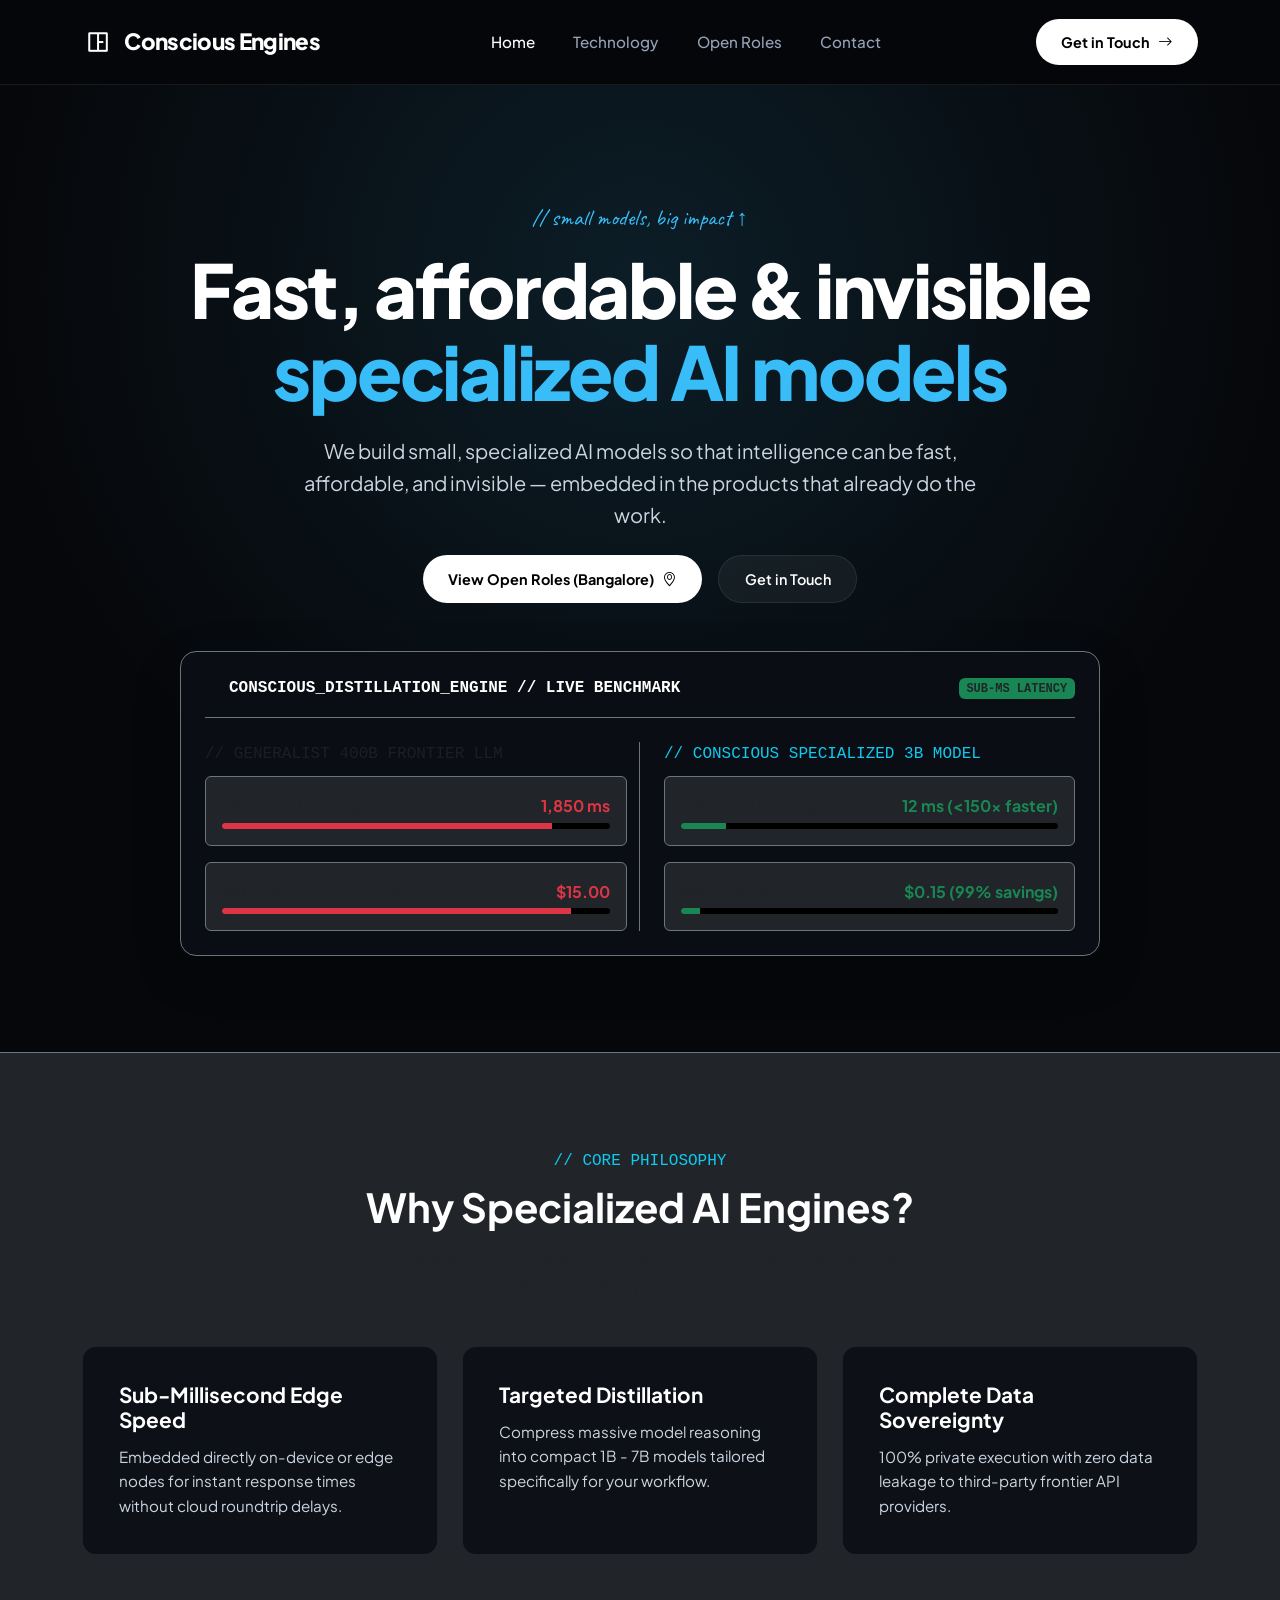
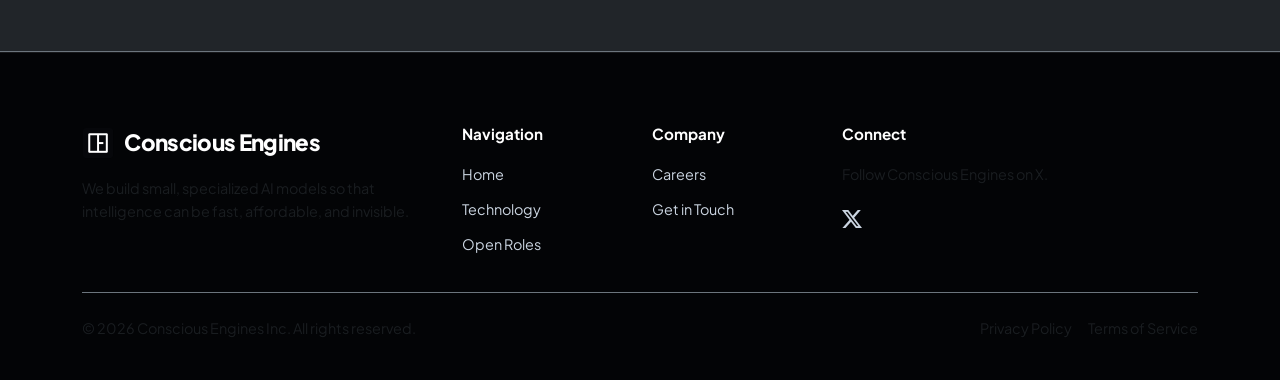
==== index.html @ 48c61aea "Initial commit of Conscious Engines website" ====
<!DOCTYPE html>
<html lang="en">

<head>
    <meta charset="UTF-8">
    <meta name="viewport" content="width=device-width, initial-scale=1.0">
    <title>Conscious Engines | Small, Specialized AI Models</title>
    <meta name="description" content="We build small, specialized AI models so that intelligence can be fast, affordable, and invisible — embedded in the products that already do the work.">

    <!-- Favicon -->
    <link rel="icon" type="image/x-icon" href="favicon.ico">
    <link rel="shortcut icon" type="image/x-icon" href="favicon.ico">
    <link rel="icon" type="image/png" sizes="32x32" href="favicon.png">
    <link rel="apple-touch-icon" href="logo.png">

    <!-- Fonts & Icons -->
    <link rel="preconnect" href="https://fonts.googleapis.com">
    <link rel="preconnect" href="https://fonts.gstatic.com" crossorigin>
    <link href="https://fonts.googleapis.com/css2?family=Caveat:wght@400;600;700&family=Plus+Jakarta+Sans:wght@400;500;600;700;800&family=JetBrains+Mono:wght@400;500;600&display=swap" rel="stylesheet">
    <link href="https://cdn.jsdelivr.net/npm/bootstrap@5.3.0/dist/css/bootstrap.min.css" rel="stylesheet">
    <link rel="stylesheet" href="https://cdn.jsdelivr.net/npm/bootstrap-icons@1.11.3/font/bootstrap-icons.min.css">
    
    <!-- Custom CSS -->
    <link rel="stylesheet" href="styles.css">
</head>

<body>
    <!-- Navigation Bar -->
    <nav class="navbar navbar-expand-lg">
        <div class="container">
            <a class="navbar-brand" href="index.html">
                <img src="logo.png" alt="Conscious Engines Logo" class="logo-img">
                <span>Conscious Engines</span>
            </a>
            <button class="navbar-toggler navbar-dark" type="button" data-bs-toggle="collapse" data-bs-target="#navbarMain">
                <span class="navbar-toggler-icon"></span>
            </button>
            <div class="collapse navbar-collapse" id="navbarMain">
                <ul class="navbar-nav mx-auto">
                    <li class="nav-item">
                        <a class="nav-link active" href="index.html">Home</a>
                    </li>
                    <li class="nav-item">
                        <a class="nav-link" href="#technology">Technology</a>
                    </li>
                    <li class="nav-item">
                        <a class="nav-link" href="careers.html">Open Roles</a>
                    </li>
                    <li class="nav-item">
                        <a class="nav-link" href="#contact">Contact</a>
                    </li>
                </ul>
                <div class="d-flex align-items-center gap-3">
                    <button class="btn-ce-primary" data-bs-toggle="modal" data-bs-target="#touchModal">
                        Get in Touch <i class="bi bi-arrow-right"></i>
                    </button>
                </div>
            </div>
        </div>
    </nav>

    <!-- Hero Section -->
    <section class="hero-section text-center">
        <div class="container">
            <div class="mb-3">
                <span class="hand-note">// small models, big impact &uarr;</span>
            </div>
            <h1 class="hero-title mb-4">
                Fast, affordable &amp; invisible <br><span style="color: #38bdf8;">specialized AI models</span>
            </h1>
            <p class="hero-lead mb-4">
                We build small, specialized AI models so that intelligence can be fast, affordable, and invisible — embedded in the products that already do the work.
            </p>
            <div class="d-flex justify-content-center gap-3 mb-5">
                <a href="careers.html" class="btn-ce-primary">
                    View Open Roles (Bangalore) <i class="bi bi-geo-alt"></i>
                </a>
                <button class="btn-ce-dark" data-bs-toggle="modal" data-bs-target="#touchModal">
                    Get in Touch
                </button>
            </div>

            <!-- Model Benchmark Comparison Visualizer -->
            <div class="p-4 rounded-4 border border-secondary text-start mx-auto shadow-lg" style="max-width: 920px; background-color: #0b0d14;">
                <div class="d-flex align-items-center justify-content-between pb-3 mb-4 border-bottom border-secondary">
                    <div class="d-flex align-items-center gap-2 font-monospace fs-6">
                        <span class="spinner-grow spinner-grow-sm text-info" role="status"></span>
                        <span class="text-white fw-bold">CONSCIOUS_DISTILLATION_ENGINE // LIVE BENCHMARK</span>
                    </div>
                    <span class="badge bg-success text-dark font-monospace">SUB-MS LATENCY</span>
                </div>

                <div class="row g-4">
                    <div class="col-md-6 border-end border-secondary">
                        <div class="text-muted font-monospace fs-6 mb-2">// GENERALIST 400B FRONTIER LLM</div>
                        <div class="p-3 rounded bg-dark border border-secondary mb-3">
                            <div class="d-flex justify-content-between text-muted fs-6 mb-1">
                                <span>Inference Latency</span>
                                <span class="text-danger fw-bold">1,850 ms</span>
                            </div>
                            <div class="progress bg-black" style="height: 6px;">
                                <div class="progress-bar bg-danger" style="width: 85%;"></div>
                            </div>
                        </div>
                        <div class="p-3 rounded bg-dark border border-secondary">
                            <div class="d-flex justify-content-between text-muted fs-6 mb-1">
                                <span>API Cost / Million Tokens</span>
                                <span class="text-danger fw-bold">$15.00</span>
                            </div>
                            <div class="progress bg-black" style="height: 6px;">
                                <div class="progress-bar bg-danger" style="width: 90%;"></div>
                            </div>
                        </div>
                    </div>

                    <div class="col-md-6 ps-md-4">
                        <div class="text-info font-monospace fs-6 mb-2" style="color: #38bdf8;">// CONSCIOUS SPECIALIZED 3B MODEL</div>
                        <div class="p-3 rounded bg-dark border border-secondary mb-3">
                            <div class="d-flex justify-content-between text-muted fs-6 mb-1">
                                <span>Inference Latency</span>
                                <span class="text-success fw-bold">12 ms (&lt;150x faster)</span>
                            </div>
                            <div class="progress bg-black" style="height: 6px;">
                                <div class="progress-bar bg-success" style="width: 12%;"></div>
                            </div>
                        </div>
                        <div class="p-3 rounded bg-dark border border-secondary">
                            <div class="d-flex justify-content-between text-muted fs-6 mb-1">
                                <span>API Cost / Million Tokens</span>
                                <span class="text-success fw-bold">$0.15 (99% savings)</span>
                            </div>
                            <div class="progress bg-black" style="height: 6px;">
                                <div class="progress-bar bg-success" style="width: 5%;"></div>
                            </div>
                        </div>
                    </div>
                </div>
            </div>
        </div>
    </section>

    <!-- Why Specialized Small Models (Technology Section) -->
    <section class="section-padding border-top border-bottom border-secondary bg-dark" id="technology">
        <div class="container">
            <div class="text-center mb-5">
                <span class="text-info font-monospace fs-6 text-uppercase d-block mb-2" style="color: #38bdf8;">// CORE PHILOSOPHY</span>
                <h2 class="display-6 fw-bold text-white mb-3">Why Specialized AI Engines?</h2>
                <p class="text-muted mx-auto" style="max-width: 620px;">
                    Generalist models are bloated, slow, and expensive. Specialized small models provide laser-focused intelligence exactly where it matters.
                </p>
            </div>

            <div class="row g-4">
                <div class="col-lg-4 col-md-6">
                    <div class="ce-card">
                        <h3>Sub-Millisecond Edge Speed</h3>
                        <p>Embedded directly on-device or edge nodes for instant response times without cloud roundtrip delays.</p>
                    </div>
                </div>
                <div class="col-lg-4 col-md-6">
                    <div class="ce-card">
                        <h3>Targeted Distillation</h3>
                        <p>Compress massive model reasoning into compact 1B - 7B models tailored specifically for your workflow.</p>
                    </div>
                </div>
                <div class="col-lg-4 col-md-6">
                    <div class="ce-card">
                        <h3>Complete Data Sovereignty</h3>
                        <p>100% private execution with zero data leakage to third-party frontier API providers.</p>
                    </div>
                </div>
            </div>
        </div>
    </section>

    <!-- Footer -->
    <footer id="contact">
        <div class="container">
            <div class="row g-4 mb-4">
                <div class="col-lg-4">
                    <a class="navbar-brand text-white mb-3" href="index.html">
                        <img src="logo.png" alt="Conscious Engines Logo" class="logo-img">
                        <span>Conscious Engines</span>
                    </a>
                    <p class="text-muted pe-lg-4">
                        We build small, specialized AI models so that intelligence can be fast, affordable, and invisible.
                    </p>
                </div>
                <div class="col-6 col-lg-2">
                    <h5>Navigation</h5>
                    <ul>
                        <li><a href="index.html">Home</a></li>
                        <li><a href="#technology">Technology</a></li>
                        <li><a href="careers.html">Open Roles</a></li>
                    </ul>
                </div>
                <div class="col-6 col-lg-2">
                    <h5>Company</h5>
                    <ul>
                        <li><a href="careers.html">Careers</a></li>
                        <li><a href="#" data-bs-toggle="modal" data-bs-target="#touchModal">Get in Touch</a></li>
                    </ul>
                </div>
                <div class="col-lg-4">
                    <h5>Connect</h5>
                    <p class="text-muted">Follow Conscious Engines on X.</p>
                    <div class="d-flex gap-3 fs-5">
                        <a href="https://x.com/c_engines" target="_blank" title="X @c_engines"><i class="bi bi-twitter-x"></i></a>
                    </div>
                </div>
            </div>

            <div class="border-top border-secondary pt-4 d-flex flex-column flex-md-row justify-content-between align-items-center gap-3">
                <p class="mb-0 text-muted">&copy; 2026 Conscious Engines Inc. All rights reserved.</p>
                <div class="d-flex gap-3">
                    <a href="#" class="text-muted">Privacy Policy</a>
                    <a href="#" class="text-muted">Terms of Service</a>
                </div>
            </div>
        </div>
    </footer>

    <!-- Get in Touch Modal Drawer -->
    <div class="modal fade" id="touchModal" tabindex="-1" aria-hidden="true">
        <div class="modal-dialog modal-dialog-centered">
            <div class="modal-content p-2">
                <div class="modal-header border-bottom border-secondary">
                    <h5 class="modal-title fw-bold text-white"><i class="bi bi-cpu text-info me-2" style="color: #38bdf8;"></i> Contact Conscious Engines</h5>
                    <button type="button" class="btn-close btn-close-white" data-bs-dismiss="modal" aria-label="Close"></button>
                </div>
                <div class="modal-body p-4">
                    <form onsubmit="event.preventDefault(); alert('Inquiry received! The Conscious Engines team will contact you shortly.'); bootstrap.Modal.getInstance(document.getElementById('touchModal')).hide();">
                        <div class="mb-3">
                            <label class="form-label text-muted fs-6">Full Name</label>
                            <input type="text" class="form-control" placeholder="John Doe" required>
                        </div>
                        <div class="mb-3">
                            <label class="form-label text-muted fs-6">Work Email</label>
                            <input type="email" class="form-control" placeholder="john@company.com" required>
                        </div>
                        <div class="mb-3">
                            <label class="form-label text-muted fs-6">Focus Area</label>
                            <select class="form-select">
                                <option selected>Model Distillation &amp; Compression</option>
                                <option>Edge &amp; On-Device Inference</option>
                                <option>Specialized Enterprise AI</option>
                                <option>Careers &amp; Engineering</option>
                            </select>
                        </div>
                        <button type="submit" class="btn-ce-primary w-100 py-3 mt-2 justify-content-center">
                            Submit Request <i class="bi bi-send ms-1"></i>
                        </button>
                    </form>
                </div>
            </div>
        </div>
    </div>

    <!-- Bootstrap JS -->
    <script src="https://cdn.jsdelivr.net/npm/bootstrap@5.3.0/dist/js/bootstrap.bundle.min.js"></script>
</body>
</html>
---- styles.css ----
/*
 * Conscious Engines (consciousengines.com) — Minimalist Dark AI Design System
 */

:root {
    --bg-black: #06070a;
    --bg-dark: #090a0f;
    --bg-card: #0e1017;
    --bg-card-hover: #141722;
    --border-color: rgba(255, 255, 255, 0.08);
    --border-glow: rgba(56, 189, 248, 0.3);

    --accent-cyan: #38bdf8;
    --accent-green: #22c55e;
    --accent-cyan-glow: rgba(56, 189, 248, 0.25);

    --text-white: #ffffff;
    --text-light: #cbd5e1;
    --text-muted: #94a3b8;
    --text-sub: #64748b;

    --radius-sm: 8px;
    --radius-md: 14px;
    --radius-pill: 100px;

    --font-sans: 'Plus Jakarta Sans', -apple-system, BlinkMacSystemFont, sans-serif;
    --font-mono: 'JetBrains Mono', monospace;
    --font-hand: 'Caveat', cursive;

    --transition: all 0.25s cubic-bezier(0.16, 1, 0.3, 1);
}

*, *::before, *::after {
    box-sizing: border-box;
    margin: 0;
    padding: 0;
}

body {
    background-color: var(--bg-black);
    color: var(--text-white);
    font-family: var(--font-sans);
    line-height: 1.6;
    overflow-x: hidden;
    -webkit-font-smoothing: antialiased;
}

/* Custom Scrollbar */
::-webkit-scrollbar {
    width: 6px;
}
::-webkit-scrollbar-track {
    background: var(--bg-black);
}
::-webkit-scrollbar-thumb {
    background: #1e293b;
    border-radius: 3px;
}
::-webkit-scrollbar-thumb:hover {
    background: var(--accent-cyan);
}

/* Handwritten Caveat Note */
.hand-note {
    font-family: var(--font-hand);
    color: var(--accent-cyan);
    font-size: 1.4rem;
    line-height: 1.2;
}

/* Navbar */
.navbar {
    background-color: rgba(6, 7, 10, 0.9);
    backdrop-filter: blur(20px);
    -webkit-backdrop-filter: blur(20px);
    border-bottom: 1px solid var(--border-color);
    padding: 1.2rem 0;
    position: sticky;
    top: 0;
    z-index: 1000;
}

.navbar-brand {
    font-weight: 800;
    font-size: 1.4rem;
    color: #ffffff !important;
    letter-spacing: -0.03em;
    display: flex;
    align-items: center;
    gap: 0.65rem;
    text-decoration: none;
}

.navbar-brand img.logo-img {
    height: 32px;
    width: 32px;
    border-radius: 6px;
    object-fit: contain;
}

.nav-link {
    font-weight: 500;
    color: var(--text-muted) !important;
    font-size: 0.95rem;
    padding: 0.5rem 1.2rem !important;
    transition: var(--transition);
    text-decoration: none;
}

.nav-link:hover, .nav-link.active {
    color: #ffffff !important;
}

/* Buttons */
.btn-ce-primary {
    background: #ffffff;
    color: #000000 !important;
    font-weight: 700;
    font-size: 0.9rem;
    padding: 0.7rem 1.6rem;
    border-radius: var(--radius-pill);
    border: none;
    transition: var(--transition);
    text-decoration: none;
    display: inline-flex;
    align-items: center;
    gap: 0.5rem;
    cursor: pointer;
}

.btn-ce-primary:hover {
    background: #e2e8f0;
    transform: translateY(-2px);
    box-shadow: 0 4px 20px rgba(255, 255, 255, 0.3);
}

.btn-ce-dark {
    background: rgba(255, 255, 255, 0.05);
    border: 1px solid var(--border-color);
    color: #ffffff !important;
    font-weight: 600;
    font-size: 0.9rem;
    padding: 0.7rem 1.6rem;
    border-radius: var(--radius-pill);
    transition: var(--transition);
    text-decoration: none;
    display: inline-flex;
    align-items: center;
    gap: 0.5rem;
    cursor: pointer;
}

.btn-ce-dark:hover {
    background: rgba(255, 255, 255, 0.1);
    border-color: var(--accent-cyan);
    color: #ffffff !important;
}

/* Hero Section */
.hero-section {
    padding: 7.5rem 0 6rem;
    position: relative;
    background: radial-gradient(circle at 50% 20%, rgba(56, 189, 248, 0.12) 0%, transparent 65%);
}

.hero-title {
    font-size: clamp(2.8rem, 5.8vw, 4.8rem);
    font-weight: 800;
    letter-spacing: -0.03em;
    line-height: 1.1;
    color: #ffffff;
}

.hero-lead {
    font-size: 1.25rem;
    color: var(--text-light);
    max-width: 720px;
    margin: 0 auto;
}

/* Cards & Layout */
.section-padding {
    padding: 6rem 0;
}

.ce-card {
    background: var(--bg-card);
    border: 1px solid var(--border-color);
    border-radius: var(--radius-md);
    padding: 2.25rem;
    transition: var(--transition);
    height: 100%;
}

.ce-card:hover {
    background: var(--bg-card-hover);
    border-color: var(--border-glow);
    box-shadow: 0 10px 35px rgba(56, 189, 248, 0.12);
    transform: translateY(-3px);
}

.ce-card h3 {
    font-size: 1.3rem;
    font-weight: 700;
    color: #ffffff;
    margin-bottom: 0.75rem;
}

.ce-card p {
    color: var(--text-light);
    font-size: 0.95rem;
    margin: 0;
}

/* Modal Drawer */
.modal-content {
    background-color: var(--bg-card);
    border: 1px solid var(--border-color);
    border-radius: var(--radius-md);
    color: var(--text-white);
}

.form-control, .form-select {
    background-color: #06070a !important;
    border: 1px solid var(--border-color) !important;
    color: #ffffff !important;
    padding: 0.75rem 1rem;
    border-radius: var(--radius-sm);
}

.form-control:focus, .form-select:focus {
    border-color: var(--accent-cyan) !important;
    box-shadow: 0 0 15px var(--accent-cyan-glow) !important;
}

/* Footer */
footer {
    background-color: #030406;
    border-top: 1px solid var(--border-color);
    padding: 4.5rem 0 2.5rem;
    color: var(--text-muted);
    font-size: 0.9rem;
}

footer h5 {
    color: #ffffff;
    font-size: 0.95rem;
    margin-bottom: 1.25rem;
    font-weight: 700;
}

footer a {
    color: var(--text-light);
    text-decoration: none;
    transition: var(--transition);
}

footer a:hover {
    color: var(--accent-cyan);
}

footer ul {
    list-style: none;
    padding: 0;
    margin: 0;
}

footer ul li {
    margin-bottom: 0.75rem;
}
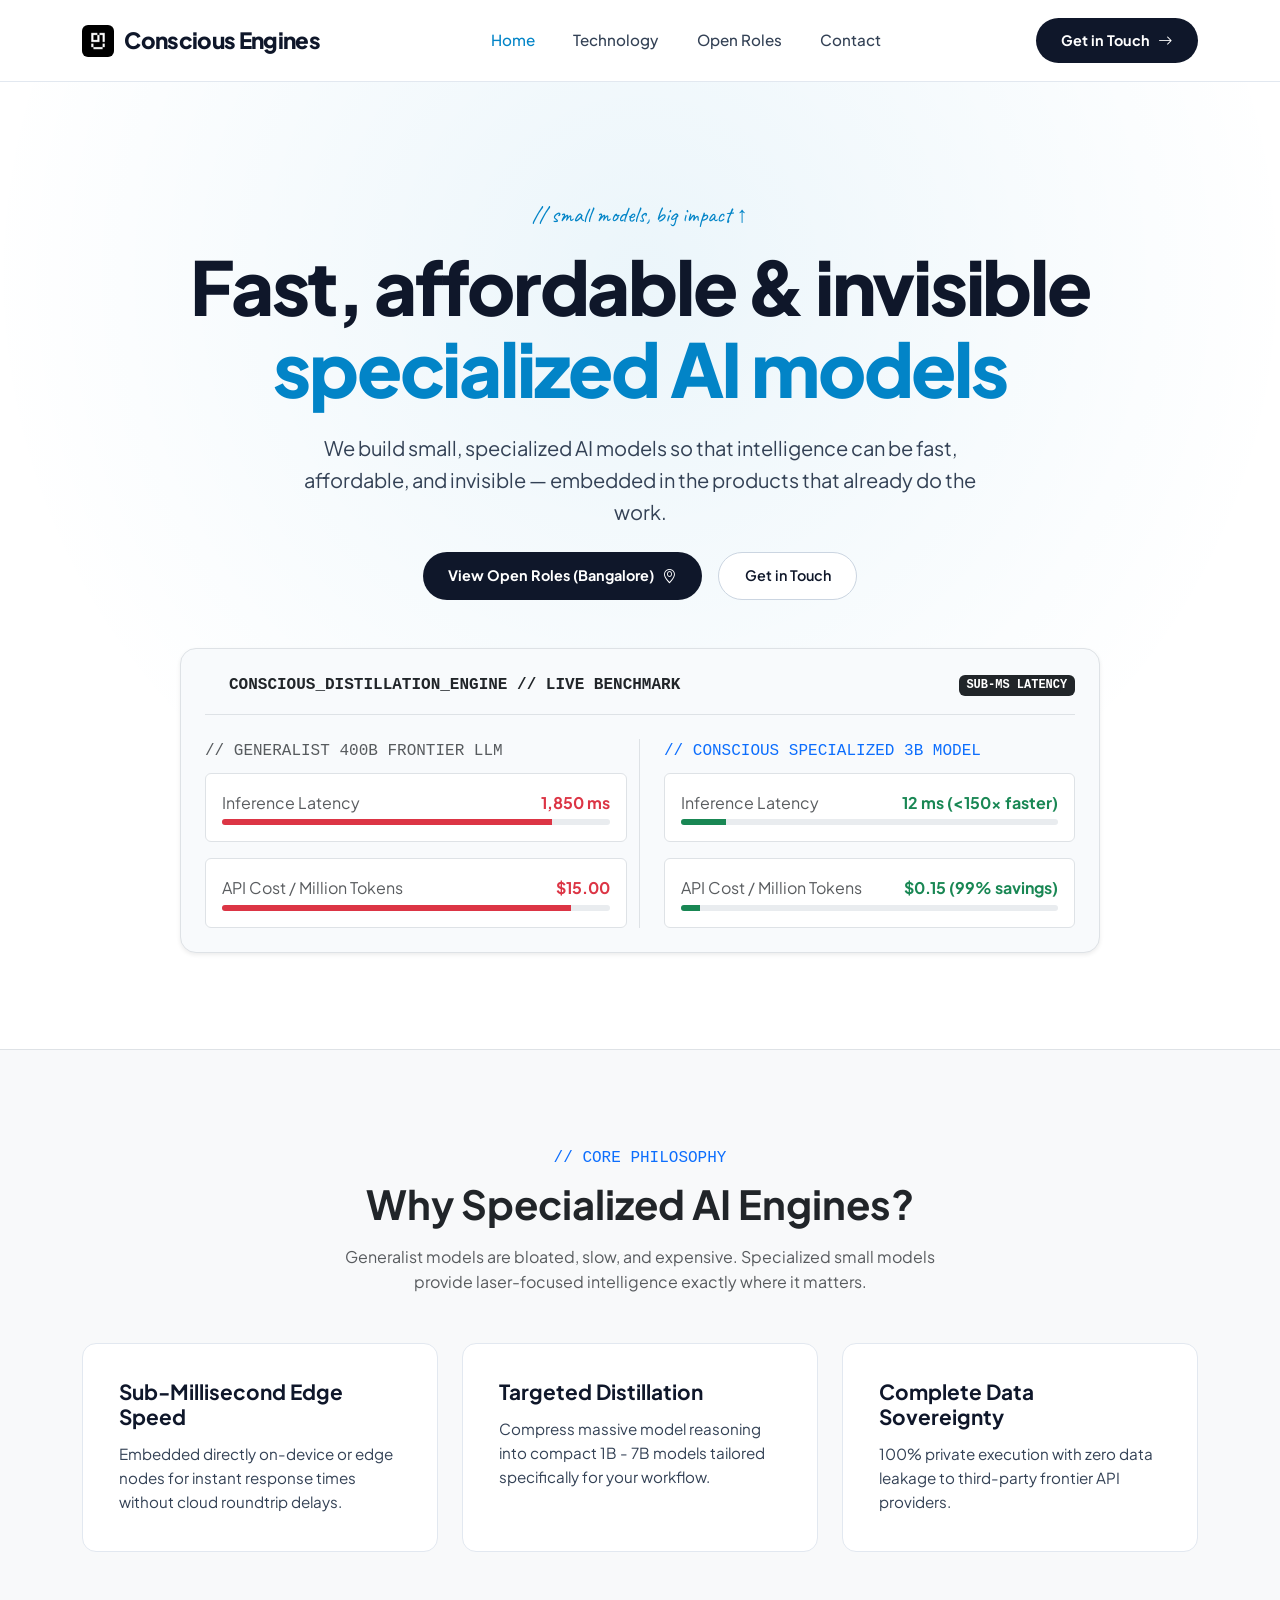
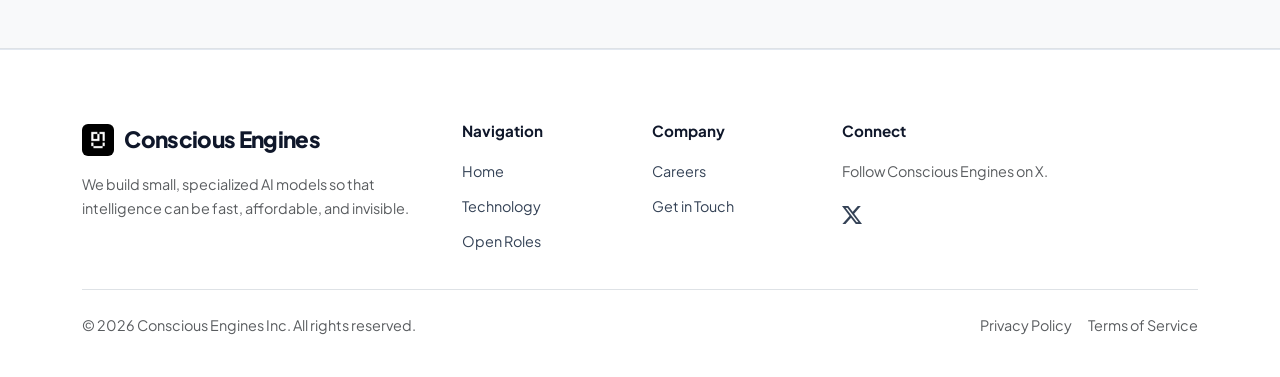
==== commit 8ba4ac5b: "Update official Conscious Engines pixel logo and switch to pristine white theme" ====
--- a/index.html
+++ b/index.html
@@ -32,7 +32,7 @@
                 <img src="logo.png" alt="Conscious Engines Logo" class="logo-img">
                 <span>Conscious Engines</span>
             </a>
-            <button class="navbar-toggler navbar-dark" type="button" data-bs-toggle="collapse" data-bs-target="#navbarMain">
+            <button class="navbar-toggler" type="button" data-bs-toggle="collapse" data-bs-target="#navbarMain">
                 <span class="navbar-toggler-icon"></span>
             </button>
             <div class="collapse navbar-collapse" id="navbarMain">
@@ -66,7 +66,7 @@
                 <span class="hand-note">// small models, big impact &uarr;</span>
             </div>
             <h1 class="hero-title mb-4">
-                Fast, affordable &amp; invisible <br><span style="color: #38bdf8;">specialized AI models</span>
+                Fast, affordable &amp; invisible <br><span style="color: #0284c7;">specialized AI models</span>
             </h1>
             <p class="hero-lead mb-4">
                 We build small, specialized AI models so that intelligence can be fast, affordable, and invisible — embedded in the products that already do the work.
@@ -81,55 +81,55 @@
             </div>
 
             <!-- Model Benchmark Comparison Visualizer -->
-            <div class="p-4 rounded-4 border border-secondary text-start mx-auto shadow-lg" style="max-width: 920px; background-color: #0b0d14;">
-                <div class="d-flex align-items-center justify-content-between pb-3 mb-4 border-bottom border-secondary">
+            <div class="p-4 rounded-4 border border-slate-200 text-start mx-auto shadow-sm" style="max-width: 920px; background-color: #f8fafc;">
+                <div class="d-flex align-items-center justify-content-between pb-3 mb-4 border-bottom border-slate-200">
                     <div class="d-flex align-items-center gap-2 font-monospace fs-6">
-                        <span class="spinner-grow spinner-grow-sm text-info" role="status"></span>
-                        <span class="text-white fw-bold">CONSCIOUS_DISTILLATION_ENGINE // LIVE BENCHMARK</span>
-                    </div>
-                    <span class="badge bg-success text-dark font-monospace">SUB-MS LATENCY</span>
+                        <span class="spinner-grow spinner-grow-sm text-primary" role="status"></span>
+                        <span class="text-dark fw-bold">CONSCIOUS_DISTILLATION_ENGINE // LIVE BENCHMARK</span>
+                    </div>
+                    <span class="badge bg-dark text-white font-monospace">SUB-MS LATENCY</span>
                 </div>
 
                 <div class="row g-4">
-                    <div class="col-md-6 border-end border-secondary">
+                    <div class="col-md-6 border-end border-slate-200">
                         <div class="text-muted font-monospace fs-6 mb-2">// GENERALIST 400B FRONTIER LLM</div>
-                        <div class="p-3 rounded bg-dark border border-secondary mb-3">
+                        <div class="p-3 rounded bg-white border border-slate-200 mb-3 shadow-xs">
                             <div class="d-flex justify-content-between text-muted fs-6 mb-1">
                                 <span>Inference Latency</span>
                                 <span class="text-danger fw-bold">1,850 ms</span>
                             </div>
-                            <div class="progress bg-black" style="height: 6px;">
+                            <div class="progress bg-slate-200" style="height: 6px;">
                                 <div class="progress-bar bg-danger" style="width: 85%;"></div>
                             </div>
                         </div>
-                        <div class="p-3 rounded bg-dark border border-secondary">
+                        <div class="p-3 rounded bg-white border border-slate-200 shadow-xs">
                             <div class="d-flex justify-content-between text-muted fs-6 mb-1">
                                 <span>API Cost / Million Tokens</span>
                                 <span class="text-danger fw-bold">$15.00</span>
                             </div>
-                            <div class="progress bg-black" style="height: 6px;">
+                            <div class="progress bg-slate-200" style="height: 6px;">
                                 <div class="progress-bar bg-danger" style="width: 90%;"></div>
                             </div>
                         </div>
                     </div>
 
                     <div class="col-md-6 ps-md-4">
-                        <div class="text-info font-monospace fs-6 mb-2" style="color: #38bdf8;">// CONSCIOUS SPECIALIZED 3B MODEL</div>
-                        <div class="p-3 rounded bg-dark border border-secondary mb-3">
+                        <div class="text-primary font-monospace fs-6 mb-2" style="color: #0284c7;">// CONSCIOUS SPECIALIZED 3B MODEL</div>
+                        <div class="p-3 rounded bg-white border border-slate-200 mb-3 shadow-xs">
                             <div class="d-flex justify-content-between text-muted fs-6 mb-1">
                                 <span>Inference Latency</span>
                                 <span class="text-success fw-bold">12 ms (&lt;150x faster)</span>
                             </div>
-                            <div class="progress bg-black" style="height: 6px;">
+                            <div class="progress bg-slate-200" style="height: 6px;">
                                 <div class="progress-bar bg-success" style="width: 12%;"></div>
                             </div>
                         </div>
-                        <div class="p-3 rounded bg-dark border border-secondary">
+                        <div class="p-3 rounded bg-white border border-slate-200 shadow-xs">
                             <div class="d-flex justify-content-between text-muted fs-6 mb-1">
                                 <span>API Cost / Million Tokens</span>
                                 <span class="text-success fw-bold">$0.15 (99% savings)</span>
                             </div>
-                            <div class="progress bg-black" style="height: 6px;">
+                            <div class="progress bg-slate-200" style="height: 6px;">
                                 <div class="progress-bar bg-success" style="width: 5%;"></div>
                             </div>
                         </div>
@@ -140,11 +140,11 @@
     </section>
 
     <!-- Why Specialized Small Models (Technology Section) -->
-    <section class="section-padding border-top border-bottom border-secondary bg-dark" id="technology">
+    <section class="section-padding border-top border-bottom border-slate-200 bg-light" id="technology">
         <div class="container">
             <div class="text-center mb-5">
-                <span class="text-info font-monospace fs-6 text-uppercase d-block mb-2" style="color: #38bdf8;">// CORE PHILOSOPHY</span>
-                <h2 class="display-6 fw-bold text-white mb-3">Why Specialized AI Engines?</h2>
+                <span class="text-primary font-monospace fs-6 text-uppercase d-block mb-2" style="color: #0284c7;">// CORE PHILOSOPHY</span>
+                <h2 class="display-6 fw-bold text-dark mb-3">Why Specialized AI Engines?</h2>
                 <p class="text-muted mx-auto" style="max-width: 620px;">
                     Generalist models are bloated, slow, and expensive. Specialized small models provide laser-focused intelligence exactly where it matters.
                 </p>
@@ -178,7 +178,7 @@
         <div class="container">
             <div class="row g-4 mb-4">
                 <div class="col-lg-4">
-                    <a class="navbar-brand text-white mb-3" href="index.html">
+                    <a class="navbar-brand text-dark mb-3" href="index.html">
                         <img src="logo.png" alt="Conscious Engines Logo" class="logo-img">
                         <span>Conscious Engines</span>
                     </a>
@@ -210,7 +210,7 @@
                 </div>
             </div>
 
-            <div class="border-top border-secondary pt-4 d-flex flex-column flex-md-row justify-content-between align-items-center gap-3">
+            <div class="border-top border-slate-200 pt-4 d-flex flex-column flex-md-row justify-content-between align-items-center gap-3">
                 <p class="mb-0 text-muted">&copy; 2026 Conscious Engines Inc. All rights reserved.</p>
                 <div class="d-flex gap-3">
                     <a href="#" class="text-muted">Privacy Policy</a>
@@ -224,9 +224,9 @@
     <div class="modal fade" id="touchModal" tabindex="-1" aria-hidden="true">
         <div class="modal-dialog modal-dialog-centered">
             <div class="modal-content p-2">
-                <div class="modal-header border-bottom border-secondary">
-                    <h5 class="modal-title fw-bold text-white"><i class="bi bi-cpu text-info me-2" style="color: #38bdf8;"></i> Contact Conscious Engines</h5>
-                    <button type="button" class="btn-close btn-close-white" data-bs-dismiss="modal" aria-label="Close"></button>
+                <div class="modal-header border-bottom border-slate-200">
+                    <h5 class="modal-title fw-bold text-dark"><i class="bi bi-cpu text-primary me-2" style="color: #0284c7;"></i> Contact Conscious Engines</h5>
+                    <button type="button" class="btn-close" data-bs-dismiss="modal" aria-label="Close"></button>
                 </div>
                 <div class="modal-body p-4">
                     <form onsubmit="event.preventDefault(); alert('Inquiry received! The Conscious Engines team will contact you shortly.'); bootstrap.Modal.getInstance(document.getElementById('touchModal')).hide();">
--- a/styles.css
+++ b/styles.css
@@ -1,23 +1,23 @@
 /*
- * Conscious Engines (consciousengines.com) — Minimalist Dark AI Design System
+ * Conscious Engines (consciousengines.com) — Pristine White Editorial Theme
  */
 
 :root {
-    --bg-black: #06070a;
-    --bg-dark: #090a0f;
-    --bg-card: #0e1017;
-    --bg-card-hover: #141722;
-    --border-color: rgba(255, 255, 255, 0.08);
-    --border-glow: rgba(56, 189, 248, 0.3);
-
-    --accent-cyan: #38bdf8;
-    --accent-green: #22c55e;
-    --accent-cyan-glow: rgba(56, 189, 248, 0.25);
-
-    --text-white: #ffffff;
-    --text-light: #cbd5e1;
-    --text-muted: #94a3b8;
-    --text-sub: #64748b;
+    --bg-white: #ffffff;
+    --bg-light: #f8fafc;
+    --bg-subtle: #f1f5f9;
+    --bg-card: #ffffff;
+    --bg-card-hover: #f8fafc;
+    
+    --border-color: #e2e8f0;
+    --border-dark: #cbd5e1;
+
+    --accent-blue: #0284c7;
+    --accent-dark: #0f172a;
+
+    --text-dark: #0f172a;
+    --text-body: #334155;
+    --text-muted: #64748b;
 
     --radius-sm: 8px;
     --radius-md: 14px;
@@ -37,8 +37,8 @@
 }
 
 body {
-    background-color: var(--bg-black);
-    color: var(--text-white);
+    background-color: var(--bg-white);
+    color: var(--text-dark);
     font-family: var(--font-sans);
     line-height: 1.6;
     overflow-x: hidden;
@@ -47,34 +47,34 @@
 
 /* Custom Scrollbar */
 ::-webkit-scrollbar {
-    width: 6px;
+    width: 7px;
 }
 ::-webkit-scrollbar-track {
-    background: var(--bg-black);
+    background: var(--bg-white);
 }
 ::-webkit-scrollbar-thumb {
-    background: #1e293b;
-    border-radius: 3px;
+    background: #cbd5e1;
+    border-radius: 4px;
 }
 ::-webkit-scrollbar-thumb:hover {
-    background: var(--accent-cyan);
+    background: var(--accent-dark);
 }
 
 /* Handwritten Caveat Note */
 .hand-note {
     font-family: var(--font-hand);
-    color: var(--accent-cyan);
+    color: var(--accent-blue);
     font-size: 1.4rem;
     line-height: 1.2;
 }
 
 /* Navbar */
 .navbar {
-    background-color: rgba(6, 7, 10, 0.9);
+    background-color: rgba(255, 255, 255, 0.9);
     backdrop-filter: blur(20px);
     -webkit-backdrop-filter: blur(20px);
     border-bottom: 1px solid var(--border-color);
-    padding: 1.2rem 0;
+    padding: 1.1rem 0;
     position: sticky;
     top: 0;
     z-index: 1000;
@@ -83,7 +83,7 @@
 .navbar-brand {
     font-weight: 800;
     font-size: 1.4rem;
-    color: #ffffff !important;
+    color: var(--text-dark) !important;
     letter-spacing: -0.03em;
     display: flex;
     align-items: center;
@@ -100,7 +100,7 @@
 
 .nav-link {
     font-weight: 500;
-    color: var(--text-muted) !important;
+    color: var(--text-body) !important;
     font-size: 0.95rem;
     padding: 0.5rem 1.2rem !important;
     transition: var(--transition);
@@ -108,13 +108,13 @@
 }
 
 .nav-link:hover, .nav-link.active {
-    color: #ffffff !important;
+    color: var(--accent-blue) !important;
 }
 
 /* Buttons */
 .btn-ce-primary {
-    background: #ffffff;
-    color: #000000 !important;
+    background: var(--accent-dark);
+    color: #ffffff !important;
     font-weight: 700;
     font-size: 0.9rem;
     padding: 0.7rem 1.6rem;
@@ -129,15 +129,15 @@
 }
 
 .btn-ce-primary:hover {
-    background: #e2e8f0;
+    background: #1e293b;
     transform: translateY(-2px);
-    box-shadow: 0 4px 20px rgba(255, 255, 255, 0.3);
+    box-shadow: 0 4px 20px rgba(15, 23, 42, 0.25);
 }
 
 .btn-ce-dark {
-    background: rgba(255, 255, 255, 0.05);
-    border: 1px solid var(--border-color);
-    color: #ffffff !important;
+    background: var(--bg-white);
+    border: 1px solid var(--border-dark);
+    color: var(--text-dark) !important;
     font-weight: 600;
     font-size: 0.9rem;
     padding: 0.7rem 1.6rem;
@@ -151,16 +151,16 @@
 }
 
 .btn-ce-dark:hover {
-    background: rgba(255, 255, 255, 0.1);
-    border-color: var(--accent-cyan);
-    color: #ffffff !important;
+    background: var(--bg-light);
+    border-color: var(--accent-blue);
+    color: var(--accent-blue) !important;
 }
 
 /* Hero Section */
 .hero-section {
     padding: 7.5rem 0 6rem;
     position: relative;
-    background: radial-gradient(circle at 50% 20%, rgba(56, 189, 248, 0.12) 0%, transparent 65%);
+    background: radial-gradient(circle at 50% 20%, rgba(2, 132, 199, 0.08) 0%, transparent 65%);
 }
 
 .hero-title {
@@ -168,12 +168,12 @@
     font-weight: 800;
     letter-spacing: -0.03em;
     line-height: 1.1;
-    color: #ffffff;
+    color: var(--text-dark);
 }
 
 .hero-lead {
     font-size: 1.25rem;
-    color: var(--text-light);
+    color: var(--text-body);
     max-width: 720px;
     margin: 0 auto;
 }
@@ -194,48 +194,48 @@
 
 .ce-card:hover {
     background: var(--bg-card-hover);
-    border-color: var(--border-glow);
-    box-shadow: 0 10px 35px rgba(56, 189, 248, 0.12);
+    border-color: var(--border-dark);
+    box-shadow: 0 10px 30px rgba(0, 0, 0, 0.05);
     transform: translateY(-3px);
 }
 
 .ce-card h3 {
     font-size: 1.3rem;
     font-weight: 700;
-    color: #ffffff;
+    color: var(--text-dark);
     margin-bottom: 0.75rem;
 }
 
 .ce-card p {
-    color: var(--text-light);
+    color: var(--text-body);
     font-size: 0.95rem;
     margin: 0;
 }
 
 /* Modal Drawer */
 .modal-content {
-    background-color: var(--bg-card);
+    background-color: var(--bg-white);
     border: 1px solid var(--border-color);
     border-radius: var(--radius-md);
-    color: var(--text-white);
+    color: var(--text-dark);
 }
 
 .form-control, .form-select {
-    background-color: #06070a !important;
+    background-color: var(--bg-light) !important;
     border: 1px solid var(--border-color) !important;
-    color: #ffffff !important;
+    color: var(--text-dark) !important;
     padding: 0.75rem 1rem;
     border-radius: var(--radius-sm);
 }
 
 .form-control:focus, .form-select:focus {
-    border-color: var(--accent-cyan) !important;
-    box-shadow: 0 0 15px var(--accent-cyan-glow) !important;
+    border-color: var(--accent-blue) !important;
+    box-shadow: 0 0 15px rgba(2, 132, 199, 0.2) !important;
 }
 
 /* Footer */
 footer {
-    background-color: #030406;
+    background-color: #ffffff;
     border-top: 1px solid var(--border-color);
     padding: 4.5rem 0 2.5rem;
     color: var(--text-muted);
@@ -243,20 +243,20 @@
 }
 
 footer h5 {
-    color: #ffffff;
+    color: var(--text-dark);
     font-size: 0.95rem;
     margin-bottom: 1.25rem;
     font-weight: 700;
 }
 
 footer a {
-    color: var(--text-light);
+    color: var(--text-body);
     text-decoration: none;
     transition: var(--transition);
 }
 
 footer a:hover {
-    color: var(--accent-cyan);
+    color: var(--accent-blue);
 }
 
 footer ul {
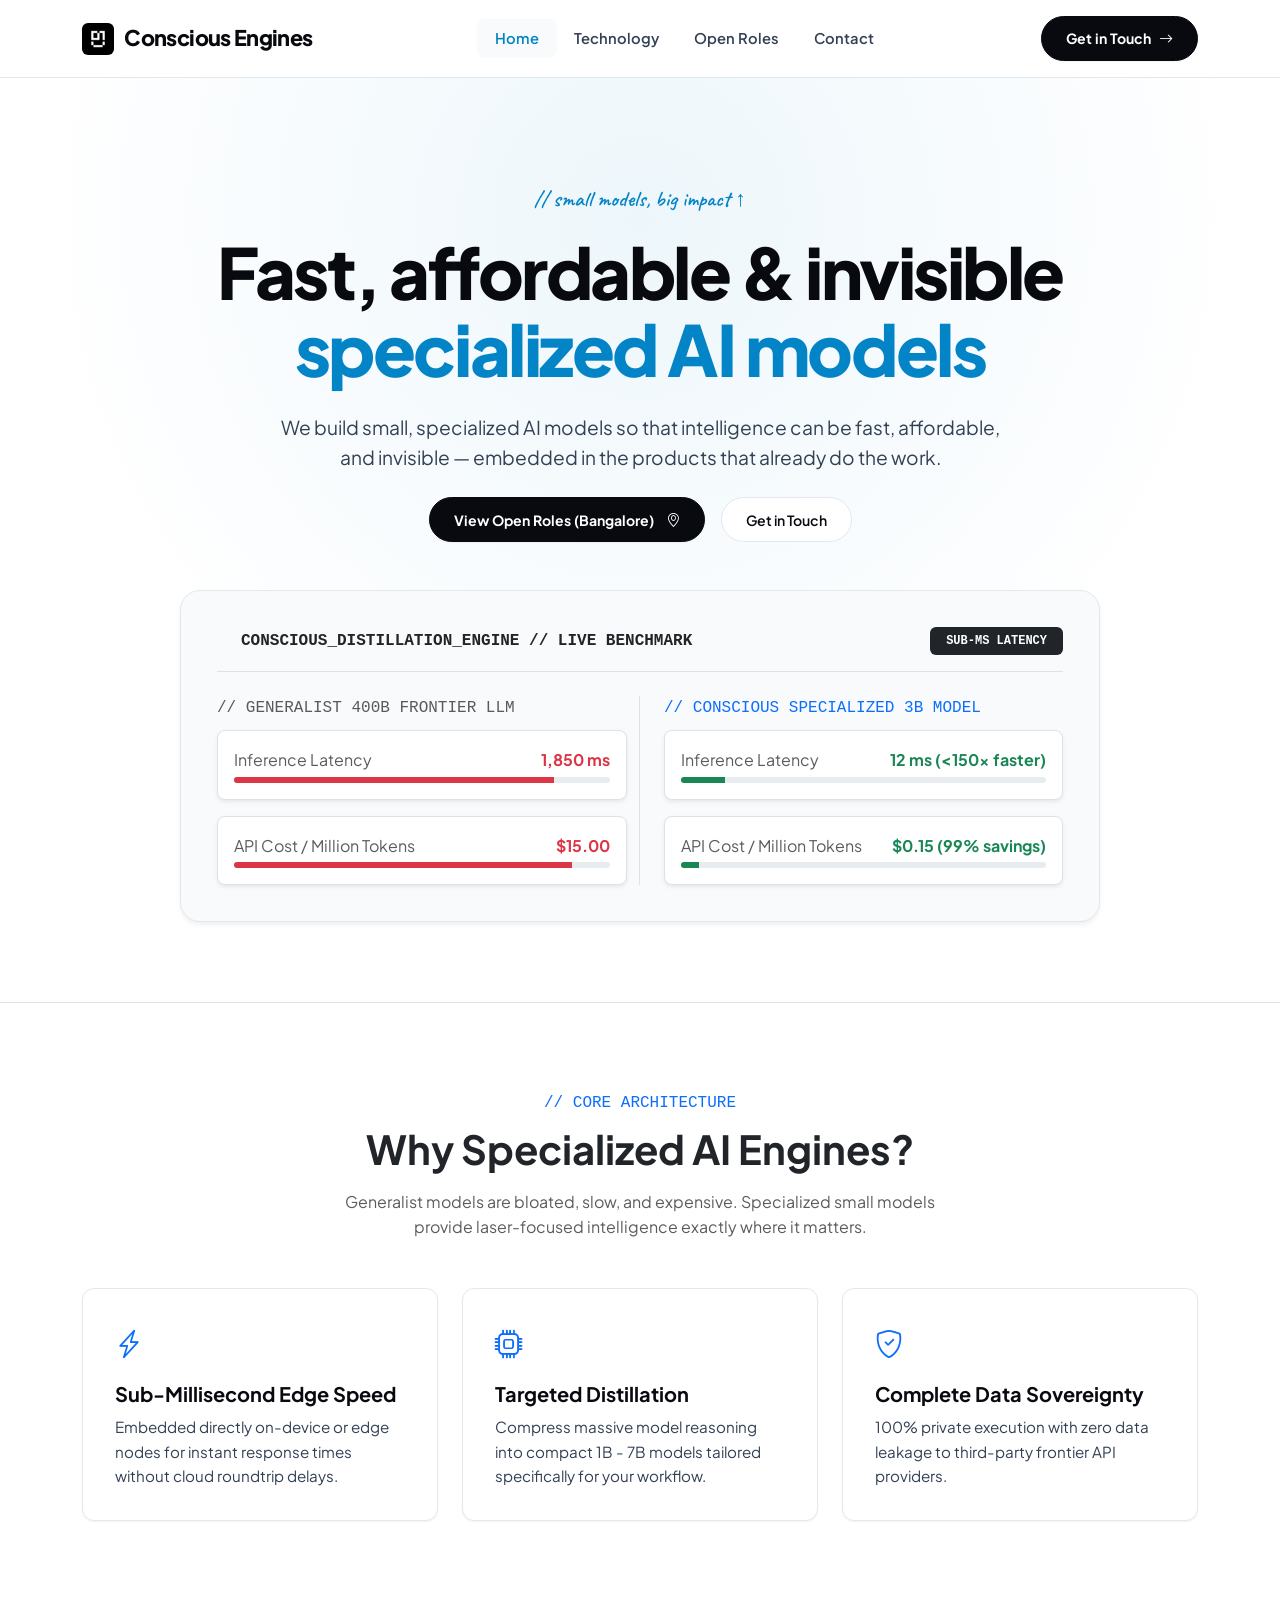
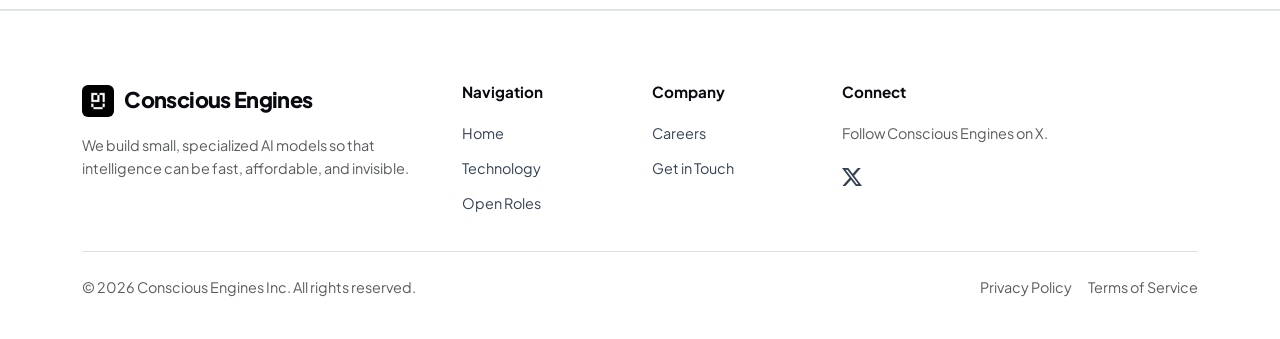
==== commit 0d7c98f6: "Refine ultra professional UI styling across all Conscious Engines pages" ====
--- a/index.html
+++ b/index.html
@@ -32,7 +32,7 @@
                 <img src="logo.png" alt="Conscious Engines Logo" class="logo-img">
                 <span>Conscious Engines</span>
             </a>
-            <button class="navbar-toggler" type="button" data-bs-toggle="collapse" data-bs-target="#navbarMain">
+            <button class="navbar-toggler border-0" type="button" data-bs-toggle="collapse" data-bs-target="#navbarMain">
                 <span class="navbar-toggler-icon"></span>
             </button>
             <div class="collapse navbar-collapse" id="navbarMain">
@@ -73,27 +73,27 @@
             </p>
             <div class="d-flex justify-content-center gap-3 mb-5">
                 <a href="careers.html" class="btn-ce-primary">
-                    View Open Roles (Bangalore) <i class="bi bi-geo-alt"></i>
+                    View Open Roles (Bangalore) <i class="bi bi-geo-alt ms-1"></i>
                 </a>
-                <button class="btn-ce-dark" data-bs-toggle="modal" data-bs-target="#touchModal">
+                <button class="btn-ce-outline" data-bs-toggle="modal" data-bs-target="#touchModal">
                     Get in Touch
                 </button>
             </div>
 
             <!-- Model Benchmark Comparison Visualizer -->
-            <div class="p-4 rounded-4 border border-slate-200 text-start mx-auto shadow-sm" style="max-width: 920px; background-color: #f8fafc;">
+            <div class="benchmark-card text-start mx-auto" style="max-width: 920px;">
                 <div class="d-flex align-items-center justify-content-between pb-3 mb-4 border-bottom border-slate-200">
                     <div class="d-flex align-items-center gap-2 font-monospace fs-6">
                         <span class="spinner-grow spinner-grow-sm text-primary" role="status"></span>
                         <span class="text-dark fw-bold">CONSCIOUS_DISTILLATION_ENGINE // LIVE BENCHMARK</span>
                     </div>
-                    <span class="badge bg-dark text-white font-monospace">SUB-MS LATENCY</span>
+                    <span class="badge bg-dark text-white font-monospace px-3 py-2">SUB-MS LATENCY</span>
                 </div>
 
                 <div class="row g-4">
                     <div class="col-md-6 border-end border-slate-200">
                         <div class="text-muted font-monospace fs-6 mb-2">// GENERALIST 400B FRONTIER LLM</div>
-                        <div class="p-3 rounded bg-white border border-slate-200 mb-3 shadow-xs">
+                        <div class="p-3 rounded-3 bg-white border border-slate-200 mb-3 shadow-sm">
                             <div class="d-flex justify-content-between text-muted fs-6 mb-1">
                                 <span>Inference Latency</span>
                                 <span class="text-danger fw-bold">1,850 ms</span>
@@ -102,7 +102,7 @@
                                 <div class="progress-bar bg-danger" style="width: 85%;"></div>
                             </div>
                         </div>
-                        <div class="p-3 rounded bg-white border border-slate-200 shadow-xs">
+                        <div class="p-3 rounded-3 bg-white border border-slate-200 shadow-sm">
                             <div class="d-flex justify-content-between text-muted fs-6 mb-1">
                                 <span>API Cost / Million Tokens</span>
                                 <span class="text-danger fw-bold">$15.00</span>
@@ -115,7 +115,7 @@
 
                     <div class="col-md-6 ps-md-4">
                         <div class="text-primary font-monospace fs-6 mb-2" style="color: #0284c7;">// CONSCIOUS SPECIALIZED 3B MODEL</div>
-                        <div class="p-3 rounded bg-white border border-slate-200 mb-3 shadow-xs">
+                        <div class="p-3 rounded-3 bg-white border border-slate-200 mb-3 shadow-sm">
                             <div class="d-flex justify-content-between text-muted fs-6 mb-1">
                                 <span>Inference Latency</span>
                                 <span class="text-success fw-bold">12 ms (&lt;150x faster)</span>
@@ -124,7 +124,7 @@
                                 <div class="progress-bar bg-success" style="width: 12%;"></div>
                             </div>
                         </div>
-                        <div class="p-3 rounded bg-white border border-slate-200 shadow-xs">
+                        <div class="p-3 rounded-3 bg-white border border-slate-200 shadow-sm">
                             <div class="d-flex justify-content-between text-muted fs-6 mb-1">
                                 <span>API Cost / Million Tokens</span>
                                 <span class="text-success fw-bold">$0.15 (99% savings)</span>
@@ -140,10 +140,10 @@
     </section>
 
     <!-- Why Specialized Small Models (Technology Section) -->
-    <section class="section-padding border-top border-bottom border-slate-200 bg-light" id="technology">
+    <section class="section-padding border-top border-bottom border-slate-200 bg-slate" id="technology">
         <div class="container">
             <div class="text-center mb-5">
-                <span class="text-primary font-monospace fs-6 text-uppercase d-block mb-2" style="color: #0284c7;">// CORE PHILOSOPHY</span>
+                <span class="text-primary font-monospace fs-6 text-uppercase d-block mb-2" style="color: #0284c7;">// CORE ARCHITECTURE</span>
                 <h2 class="display-6 fw-bold text-dark mb-3">Why Specialized AI Engines?</h2>
                 <p class="text-muted mx-auto" style="max-width: 620px;">
                     Generalist models are bloated, slow, and expensive. Specialized small models provide laser-focused intelligence exactly where it matters.
@@ -153,18 +153,21 @@
             <div class="row g-4">
                 <div class="col-lg-4 col-md-6">
                     <div class="ce-card">
+                        <div class="mb-3 text-primary fs-3" style="color: #0284c7;"><i class="bi bi-lightning-charge"></i></div>
                         <h3>Sub-Millisecond Edge Speed</h3>
                         <p>Embedded directly on-device or edge nodes for instant response times without cloud roundtrip delays.</p>
                     </div>
                 </div>
                 <div class="col-lg-4 col-md-6">
                     <div class="ce-card">
+                        <div class="mb-3 text-primary fs-3" style="color: #0284c7;"><i class="bi bi-cpu"></i></div>
                         <h3>Targeted Distillation</h3>
                         <p>Compress massive model reasoning into compact 1B - 7B models tailored specifically for your workflow.</p>
                     </div>
                 </div>
                 <div class="col-lg-4 col-md-6">
                     <div class="ce-card">
+                        <div class="mb-3 text-primary fs-3" style="color: #0284c7;"><i class="bi bi-shield-check"></i></div>
                         <h3>Complete Data Sovereignty</h3>
                         <p>100% private execution with zero data leakage to third-party frontier API providers.</p>
                     </div>
--- a/styles.css
+++ b/styles.css
@@ -1,31 +1,38 @@
 /*
- * Conscious Engines (consciousengines.com) — Pristine White Editorial Theme
+ * Conscious Engines (consciousengines.com) — Ultra-Professional White AI Enterprise Design System
  */
 
 :root {
     --bg-white: #ffffff;
-    --bg-light: #f8fafc;
+    --bg-slate: #f8fafc;
     --bg-subtle: #f1f5f9;
     --bg-card: #ffffff;
-    --bg-card-hover: #f8fafc;
-    
-    --border-color: #e2e8f0;
-    --border-dark: #cbd5e1;
-
-    --accent-blue: #0284c7;
-    --accent-dark: #0f172a;
-
-    --text-dark: #0f172a;
-    --text-body: #334155;
+    --bg-card-hover: #ffffff;
+
+    --border-light: #e2e8f0;
+    --border-hover: #cbd5e1;
+
+    --brand-dark: #090a0f;
+    --brand-blue: #0284c7;
+    --brand-blue-glow: rgba(2, 132, 199, 0.12);
+
+    --text-primary: #0f172a;
+    --text-secondary: #334155;
     --text-muted: #64748b;
 
     --radius-sm: 8px;
-    --radius-md: 14px;
-    --radius-pill: 100px;
+    --radius-md: 12px;
+    --radius-lg: 20px;
+    --radius-pill: 9999px;
 
     --font-sans: 'Plus Jakarta Sans', -apple-system, BlinkMacSystemFont, sans-serif;
     --font-mono: 'JetBrains Mono', monospace;
     --font-hand: 'Caveat', cursive;
+
+    --shadow-sm: 0 1px 2px 0 rgba(0, 0, 0, 0.05);
+    --shadow-md: 0 4px 6px -1px rgba(0, 0, 0, 0.05), 0 2px 4px -1px rgba(0, 0, 0, 0.03);
+    --shadow-lg: 0 10px 25px -3px rgba(0, 0, 0, 0.06), 0 4px 6px -2px rgba(0, 0, 0, 0.03);
+    --shadow-hover: 0 20px 30px -10px rgba(15, 23, 42, 0.08);
 
     --transition: all 0.25s cubic-bezier(0.16, 1, 0.3, 1);
 }
@@ -38,7 +45,7 @@
 
 body {
     background-color: var(--bg-white);
-    color: var(--text-dark);
+    color: var(--text-primary);
     font-family: var(--font-sans);
     line-height: 1.6;
     overflow-x: hidden;
@@ -47,34 +54,34 @@
 
 /* Custom Scrollbar */
 ::-webkit-scrollbar {
-    width: 7px;
+    width: 6px;
 }
 ::-webkit-scrollbar-track {
     background: var(--bg-white);
 }
 ::-webkit-scrollbar-thumb {
     background: #cbd5e1;
-    border-radius: 4px;
+    border-radius: 3px;
 }
 ::-webkit-scrollbar-thumb:hover {
-    background: var(--accent-dark);
-}
-
-/* Handwritten Caveat Note */
+    background: var(--brand-dark);
+}
+
+/* Caveat Note Accent */
 .hand-note {
     font-family: var(--font-hand);
-    color: var(--accent-blue);
-    font-size: 1.4rem;
-    line-height: 1.2;
+    color: var(--brand-blue);
+    font-size: 1.35rem;
+    font-weight: 600;
 }
 
 /* Navbar */
 .navbar {
-    background-color: rgba(255, 255, 255, 0.9);
+    background-color: rgba(255, 255, 255, 0.95);
     backdrop-filter: blur(20px);
     -webkit-backdrop-filter: blur(20px);
-    border-bottom: 1px solid var(--border-color);
-    padding: 1.1rem 0;
+    border-bottom: 1px solid var(--border-light);
+    padding: 1rem 0;
     position: sticky;
     top: 0;
     z-index: 1000;
@@ -82,8 +89,8 @@
 
 .navbar-brand {
     font-weight: 800;
-    font-size: 1.4rem;
-    color: var(--text-dark) !important;
+    font-size: 1.35rem;
+    color: var(--brand-dark) !important;
     letter-spacing: -0.03em;
     display: flex;
     align-items: center;
@@ -99,48 +106,52 @@
 }
 
 .nav-link {
-    font-weight: 500;
-    color: var(--text-body) !important;
-    font-size: 0.95rem;
-    padding: 0.5rem 1.2rem !important;
-    transition: var(--transition);
-    text-decoration: none;
+    font-weight: 600;
+    color: var(--text-secondary) !important;
+    font-size: 0.92rem;
+    padding: 0.5rem 1.1rem !important;
+    transition: var(--transition);
+    text-decoration: none;
+    border-radius: var(--radius-sm);
 }
 
 .nav-link:hover, .nav-link.active {
-    color: var(--accent-blue) !important;
+    color: var(--brand-blue) !important;
+    background-color: var(--bg-slate);
 }
 
 /* Buttons */
 .btn-ce-primary {
-    background: var(--accent-dark);
+    background: var(--brand-dark);
     color: #ffffff !important;
     font-weight: 700;
-    font-size: 0.9rem;
-    padding: 0.7rem 1.6rem;
+    font-size: 0.88rem;
+    padding: 0.65rem 1.5rem;
     border-radius: var(--radius-pill);
-    border: none;
+    border: 1px solid var(--brand-dark);
     transition: var(--transition);
     text-decoration: none;
     display: inline-flex;
     align-items: center;
     gap: 0.5rem;
     cursor: pointer;
+    box-shadow: var(--shadow-sm);
 }
 
 .btn-ce-primary:hover {
     background: #1e293b;
+    border-color: #1e293b;
     transform: translateY(-2px);
-    box-shadow: 0 4px 20px rgba(15, 23, 42, 0.25);
-}
-
-.btn-ce-dark {
+    box-shadow: var(--shadow-md);
+}
+
+.btn-ce-outline {
     background: var(--bg-white);
-    border: 1px solid var(--border-dark);
-    color: var(--text-dark) !important;
+    border: 1px solid var(--border-light);
+    color: var(--brand-dark) !important;
     font-weight: 600;
-    font-size: 0.9rem;
-    padding: 0.7rem 1.6rem;
+    font-size: 0.88rem;
+    padding: 0.65rem 1.5rem;
     border-radius: var(--radius-pill);
     transition: var(--transition);
     text-decoration: none;
@@ -150,113 +161,124 @@
     cursor: pointer;
 }
 
-.btn-ce-dark:hover {
-    background: var(--bg-light);
-    border-color: var(--accent-blue);
-    color: var(--accent-blue) !important;
+.btn-ce-outline:hover {
+    background: var(--bg-slate);
+    border-color: var(--border-hover);
+    color: var(--brand-blue) !important;
 }
 
 /* Hero Section */
 .hero-section {
-    padding: 7.5rem 0 6rem;
+    padding: 6.5rem 0 5rem;
     position: relative;
-    background: radial-gradient(circle at 50% 20%, rgba(2, 132, 199, 0.08) 0%, transparent 65%);
+    background: radial-gradient(circle at 50% 15%, rgba(2, 132, 199, 0.07) 0%, transparent 60%);
 }
 
 .hero-title {
-    font-size: clamp(2.8rem, 5.8vw, 4.8rem);
+    font-size: clamp(2.75rem, 5.5vw, 4.5rem);
     font-weight: 800;
-    letter-spacing: -0.03em;
+    letter-spacing: -0.035em;
     line-height: 1.1;
-    color: var(--text-dark);
+    color: var(--brand-dark);
 }
 
 .hero-lead {
-    font-size: 1.25rem;
-    color: var(--text-body);
+    font-size: 1.2rem;
+    color: var(--text-secondary);
     max-width: 720px;
     margin: 0 auto;
 }
 
-/* Cards & Layout */
+/* Sections & Cards */
 .section-padding {
-    padding: 6rem 0;
+    padding: 5.5rem 0;
 }
 
 .ce-card {
     background: var(--bg-card);
-    border: 1px solid var(--border-color);
+    border: 1px solid var(--border-light);
     border-radius: var(--radius-md);
-    padding: 2.25rem;
+    padding: 2rem;
     transition: var(--transition);
     height: 100%;
+    box-shadow: var(--shadow-sm);
 }
 
 .ce-card:hover {
-    background: var(--bg-card-hover);
-    border-color: var(--border-dark);
-    box-shadow: 0 10px 30px rgba(0, 0, 0, 0.05);
+    border-color: var(--border-hover);
+    box-shadow: var(--shadow-hover);
     transform: translateY(-3px);
 }
 
 .ce-card h3 {
-    font-size: 1.3rem;
+    font-size: 1.25rem;
     font-weight: 700;
-    color: var(--text-dark);
-    margin-bottom: 0.75rem;
+    color: var(--brand-dark);
+    margin-bottom: 0.6rem;
 }
 
 .ce-card p {
-    color: var(--text-body);
+    color: var(--text-secondary);
     font-size: 0.95rem;
     margin: 0;
 }
 
-/* Modal Drawer */
+/* Benchmark Component */
+.benchmark-card {
+    background-color: var(--bg-slate);
+    border: 1px solid var(--border-light);
+    border-radius: var(--radius-lg);
+    padding: 2.25rem;
+    box-shadow: var(--shadow-md);
+}
+
+/* Modals */
 .modal-content {
     background-color: var(--bg-white);
-    border: 1px solid var(--border-color);
-    border-radius: var(--radius-md);
-    color: var(--text-dark);
+    border: 1px solid var(--border-light);
+    border-radius: var(--radius-lg);
+    color: var(--text-primary);
+    box-shadow: var(--shadow-lg);
 }
 
 .form-control, .form-select {
-    background-color: var(--bg-light) !important;
-    border: 1px solid var(--border-color) !important;
-    color: var(--text-dark) !important;
+    background-color: var(--bg-slate) !important;
+    border: 1px solid var(--border-light) !important;
+    color: var(--text-primary) !important;
     padding: 0.75rem 1rem;
     border-radius: var(--radius-sm);
+    font-size: 0.95rem;
 }
 
 .form-control:focus, .form-select:focus {
-    border-color: var(--accent-blue) !important;
-    box-shadow: 0 0 15px rgba(2, 132, 199, 0.2) !important;
+    border-color: var(--brand-blue) !important;
+    box-shadow: 0 0 0 3px var(--brand-blue-glow) !important;
 }
 
 /* Footer */
 footer {
     background-color: #ffffff;
-    border-top: 1px solid var(--border-color);
+    border-top: 1px solid var(--border-light);
     padding: 4.5rem 0 2.5rem;
     color: var(--text-muted);
     font-size: 0.9rem;
 }
 
 footer h5 {
-    color: var(--text-dark);
+    color: var(--brand-dark);
     font-size: 0.95rem;
     margin-bottom: 1.25rem;
     font-weight: 700;
 }
 
 footer a {
-    color: var(--text-body);
+    color: var(--text-secondary);
     text-decoration: none;
     transition: var(--transition);
 }
 
 footer a:hover {
-    color: var(--accent-blue);
+    color: var(--brand-blue);
 }
 
 footer ul {
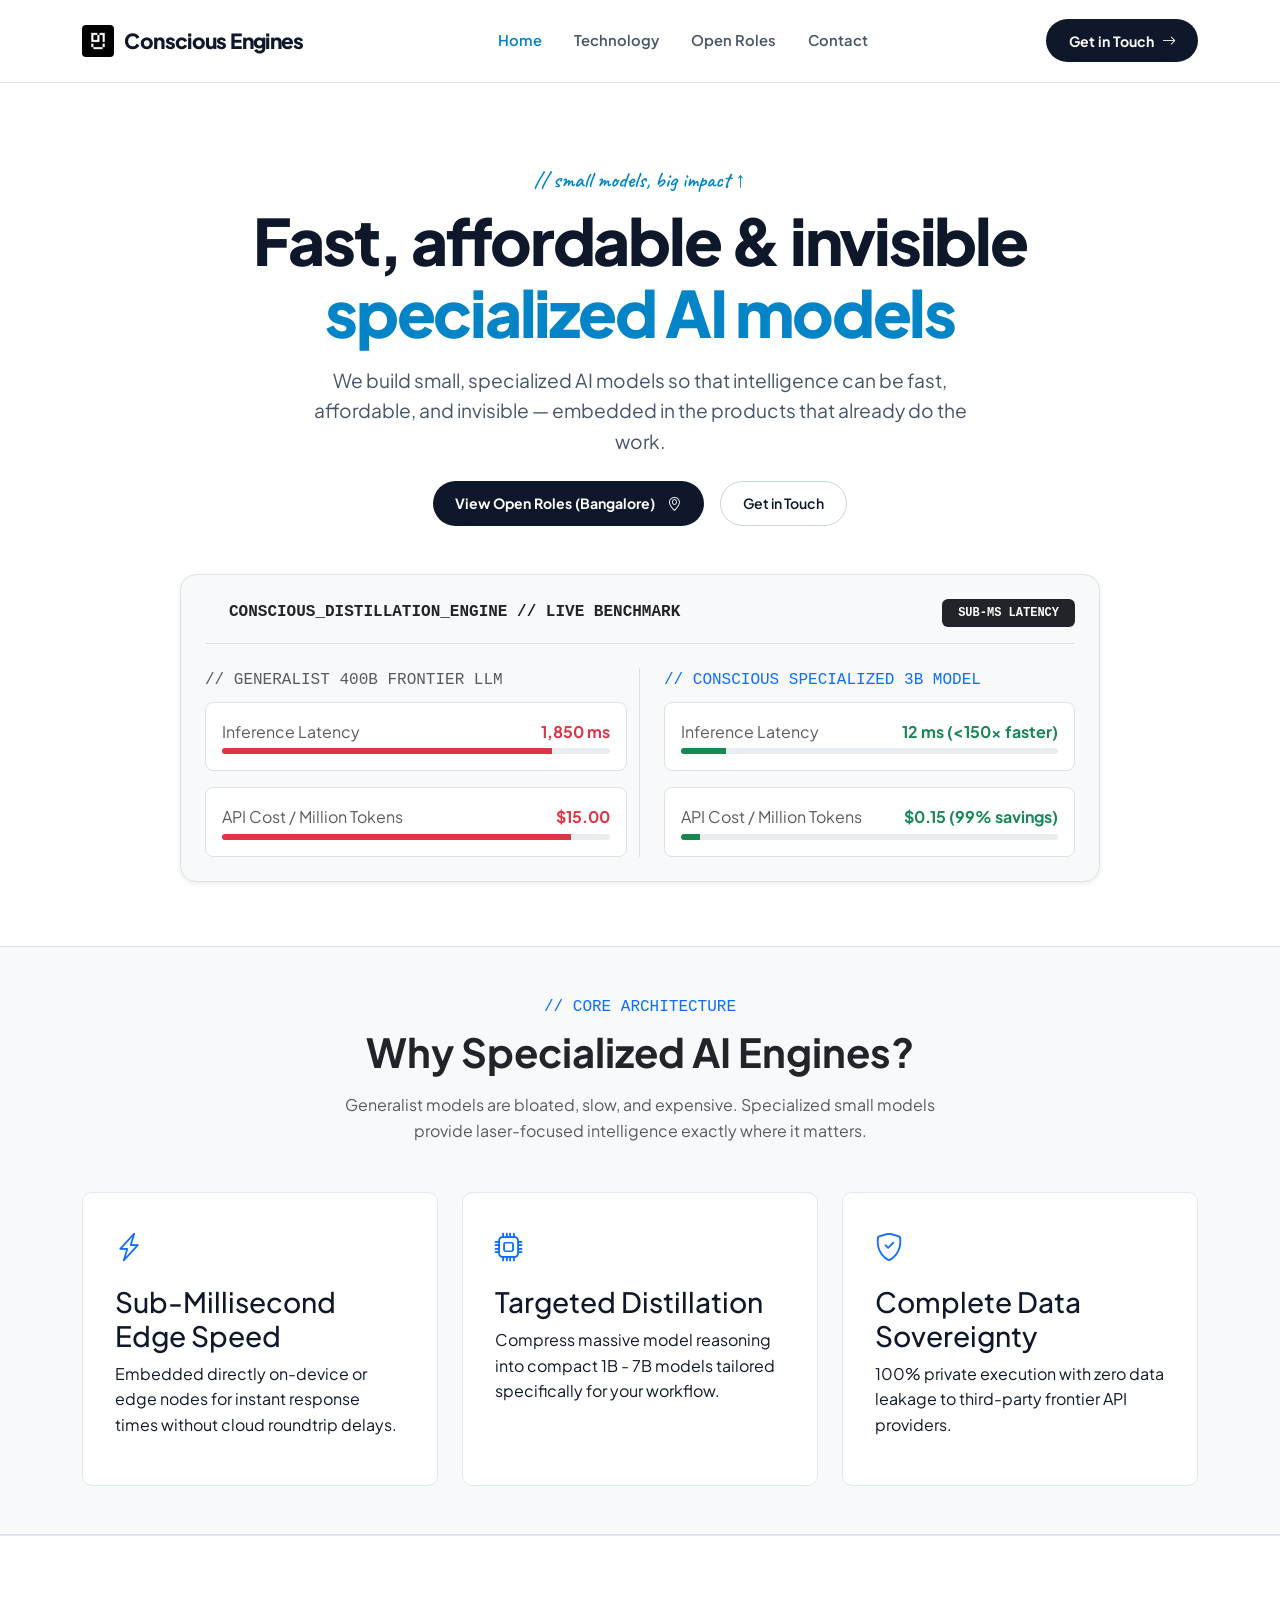
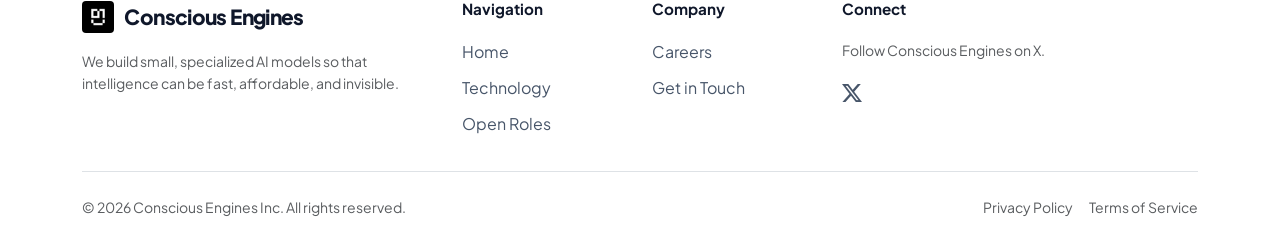
==== commit 4c4d0623: "Fix layout structure and eliminate footer overlap issue completely" ====
--- a/index.html
+++ b/index.html
@@ -59,122 +59,124 @@
         </div>
     </nav>
 
-    <!-- Hero Section -->
-    <section class="hero-section text-center">
-        <div class="container">
-            <div class="mb-3">
-                <span class="hand-note">// small models, big impact &uarr;</span>
-            </div>
-            <h1 class="hero-title mb-4">
-                Fast, affordable &amp; invisible <br><span style="color: #0284c7;">specialized AI models</span>
-            </h1>
-            <p class="hero-lead mb-4">
-                We build small, specialized AI models so that intelligence can be fast, affordable, and invisible — embedded in the products that already do the work.
-            </p>
-            <div class="d-flex justify-content-center gap-3 mb-5">
-                <a href="careers.html" class="btn-ce-primary">
-                    View Open Roles (Bangalore) <i class="bi bi-geo-alt ms-1"></i>
-                </a>
-                <button class="btn-ce-outline" data-bs-toggle="modal" data-bs-target="#touchModal">
-                    Get in Touch
-                </button>
-            </div>
-
-            <!-- Model Benchmark Comparison Visualizer -->
-            <div class="benchmark-card text-start mx-auto" style="max-width: 920px;">
-                <div class="d-flex align-items-center justify-content-between pb-3 mb-4 border-bottom border-slate-200">
-                    <div class="d-flex align-items-center gap-2 font-monospace fs-6">
-                        <span class="spinner-grow spinner-grow-sm text-primary" role="status"></span>
-                        <span class="text-dark fw-bold">CONSCIOUS_DISTILLATION_ENGINE // LIVE BENCHMARK</span>
-                    </div>
-                    <span class="badge bg-dark text-white font-monospace px-3 py-2">SUB-MS LATENCY</span>
+    <main>
+        <!-- Hero Section -->
+        <section class="hero-section text-center">
+            <div class="container">
+                <div class="mb-2">
+                    <span class="hand-note">// small models, big impact &uarr;</span>
+                </div>
+                <h1 class="hero-title mb-3">
+                    Fast, affordable &amp; invisible <br><span style="color: #0284c7;">specialized AI models</span>
+                </h1>
+                <p class="hero-lead mb-4">
+                    We build small, specialized AI models so that intelligence can be fast, affordable, and invisible — embedded in the products that already do the work.
+                </p>
+                <div class="d-flex justify-content-center gap-3 mb-5">
+                    <a href="careers.html" class="btn-ce-primary">
+                        View Open Roles (Bangalore) <i class="bi bi-geo-alt ms-1"></i>
+                    </a>
+                    <button class="btn-ce-outline" data-bs-toggle="modal" data-bs-target="#touchModal">
+                        Get in Touch
+                    </button>
+                </div>
+
+                <!-- Model Benchmark Comparison Visualizer -->
+                <div class="p-4 rounded-4 border border-slate-200 bg-light text-start mx-auto shadow-sm" style="max-width: 920px;">
+                    <div class="d-flex align-items-center justify-content-between pb-3 mb-4 border-bottom border-slate-200">
+                        <div class="d-flex align-items-center gap-2 font-monospace fs-6">
+                            <span class="spinner-grow spinner-grow-sm text-primary" role="status"></span>
+                            <span class="text-dark fw-bold">CONSCIOUS_DISTILLATION_ENGINE // LIVE BENCHMARK</span>
+                        </div>
+                        <span class="badge bg-dark text-white font-monospace px-3 py-2">SUB-MS LATENCY</span>
+                    </div>
+
+                    <div class="row g-4">
+                        <div class="col-md-6 border-end border-slate-200">
+                            <div class="text-muted font-monospace fs-6 mb-2">// GENERALIST 400B FRONTIER LLM</div>
+                            <div class="p-3 rounded-3 bg-white border border-slate-200 mb-3 shadow-xs">
+                                <div class="d-flex justify-content-between text-muted fs-6 mb-1">
+                                    <span>Inference Latency</span>
+                                    <span class="text-danger fw-bold">1,850 ms</span>
+                                </div>
+                                <div class="progress bg-slate-200" style="height: 6px;">
+                                    <div class="progress-bar bg-danger" style="width: 85%;"></div>
+                                </div>
+                            </div>
+                            <div class="p-3 rounded-3 bg-white border border-slate-200 shadow-xs">
+                                <div class="d-flex justify-content-between text-muted fs-6 mb-1">
+                                    <span>API Cost / Million Tokens</span>
+                                    <span class="text-danger fw-bold">$15.00</span>
+                                </div>
+                                <div class="progress bg-slate-200" style="height: 6px;">
+                                    <div class="progress-bar bg-danger" style="width: 90%;"></div>
+                                </div>
+                            </div>
+                        </div>
+
+                        <div class="col-md-6 ps-md-4">
+                            <div class="text-primary font-monospace fs-6 mb-2" style="color: #0284c7;">// CONSCIOUS SPECIALIZED 3B MODEL</div>
+                            <div class="p-3 rounded-3 bg-white border border-slate-200 mb-3 shadow-xs">
+                                <div class="d-flex justify-content-between text-muted fs-6 mb-1">
+                                    <span>Inference Latency</span>
+                                    <span class="text-success fw-bold">12 ms (&lt;150x faster)</span>
+                                </div>
+                                <div class="progress bg-slate-200" style="height: 6px;">
+                                    <div class="progress-bar bg-success" style="width: 12%;"></div>
+                                </div>
+                            </div>
+                            <div class="p-3 rounded-3 bg-white border border-slate-200 shadow-xs">
+                                <div class="d-flex justify-content-between text-muted fs-6 mb-1">
+                                    <span>API Cost / Million Tokens</span>
+                                    <span class="text-success fw-bold">$0.15 (99% savings)</span>
+                                </div>
+                                <div class="progress bg-slate-200" style="height: 6px;">
+                                    <div class="progress-bar bg-success" style="width: 5%;"></div>
+                                </div>
+                            </div>
+                        </div>
+                    </div>
+                </div>
+            </div>
+        </section>
+
+        <!-- Why Specialized Small Models (Technology Section) -->
+        <section class="py-5 border-top border-bottom border-slate-200 bg-light" id="technology">
+            <div class="container">
+                <div class="text-center mb-5">
+                    <span class="text-primary font-monospace fs-6 text-uppercase d-block mb-2" style="color: #0284c7;">// CORE ARCHITECTURE</span>
+                    <h2 class="display-6 fw-bold text-dark mb-3">Why Specialized AI Engines?</h2>
+                    <p class="text-muted mx-auto" style="max-width: 620px;">
+                        Generalist models are bloated, slow, and expensive. Specialized small models provide laser-focused intelligence exactly where it matters.
+                    </p>
                 </div>
 
                 <div class="row g-4">
-                    <div class="col-md-6 border-end border-slate-200">
-                        <div class="text-muted font-monospace fs-6 mb-2">// GENERALIST 400B FRONTIER LLM</div>
-                        <div class="p-3 rounded-3 bg-white border border-slate-200 mb-3 shadow-sm">
-                            <div class="d-flex justify-content-between text-muted fs-6 mb-1">
-                                <span>Inference Latency</span>
-                                <span class="text-danger fw-bold">1,850 ms</span>
-                            </div>
-                            <div class="progress bg-slate-200" style="height: 6px;">
-                                <div class="progress-bar bg-danger" style="width: 85%;"></div>
-                            </div>
-                        </div>
-                        <div class="p-3 rounded-3 bg-white border border-slate-200 shadow-sm">
-                            <div class="d-flex justify-content-between text-muted fs-6 mb-1">
-                                <span>API Cost / Million Tokens</span>
-                                <span class="text-danger fw-bold">$15.00</span>
-                            </div>
-                            <div class="progress bg-slate-200" style="height: 6px;">
-                                <div class="progress-bar bg-danger" style="width: 90%;"></div>
-                            </div>
-                        </div>
-                    </div>
-
-                    <div class="col-md-6 ps-md-4">
-                        <div class="text-primary font-monospace fs-6 mb-2" style="color: #0284c7;">// CONSCIOUS SPECIALIZED 3B MODEL</div>
-                        <div class="p-3 rounded-3 bg-white border border-slate-200 mb-3 shadow-sm">
-                            <div class="d-flex justify-content-between text-muted fs-6 mb-1">
-                                <span>Inference Latency</span>
-                                <span class="text-success fw-bold">12 ms (&lt;150x faster)</span>
-                            </div>
-                            <div class="progress bg-slate-200" style="height: 6px;">
-                                <div class="progress-bar bg-success" style="width: 12%;"></div>
-                            </div>
-                        </div>
-                        <div class="p-3 rounded-3 bg-white border border-slate-200 shadow-sm">
-                            <div class="d-flex justify-content-between text-muted fs-6 mb-1">
-                                <span>API Cost / Million Tokens</span>
-                                <span class="text-success fw-bold">$0.15 (99% savings)</span>
-                            </div>
-                            <div class="progress bg-slate-200" style="height: 6px;">
-                                <div class="progress-bar bg-success" style="width: 5%;"></div>
-                            </div>
-                        </div>
-                    </div>
-                </div>
-            </div>
-        </div>
-    </section>
-
-    <!-- Why Specialized Small Models (Technology Section) -->
-    <section class="section-padding border-top border-bottom border-slate-200 bg-slate" id="technology">
-        <div class="container">
-            <div class="text-center mb-5">
-                <span class="text-primary font-monospace fs-6 text-uppercase d-block mb-2" style="color: #0284c7;">// CORE ARCHITECTURE</span>
-                <h2 class="display-6 fw-bold text-dark mb-3">Why Specialized AI Engines?</h2>
-                <p class="text-muted mx-auto" style="max-width: 620px;">
-                    Generalist models are bloated, slow, and expensive. Specialized small models provide laser-focused intelligence exactly where it matters.
-                </p>
-            </div>
-
-            <div class="row g-4">
-                <div class="col-lg-4 col-md-6">
-                    <div class="ce-card">
-                        <div class="mb-3 text-primary fs-3" style="color: #0284c7;"><i class="bi bi-lightning-charge"></i></div>
-                        <h3>Sub-Millisecond Edge Speed</h3>
-                        <p>Embedded directly on-device or edge nodes for instant response times without cloud roundtrip delays.</p>
-                    </div>
-                </div>
-                <div class="col-lg-4 col-md-6">
-                    <div class="ce-card">
-                        <div class="mb-3 text-primary fs-3" style="color: #0284c7;"><i class="bi bi-cpu"></i></div>
-                        <h3>Targeted Distillation</h3>
-                        <p>Compress massive model reasoning into compact 1B - 7B models tailored specifically for your workflow.</p>
-                    </div>
-                </div>
-                <div class="col-lg-4 col-md-6">
-                    <div class="ce-card">
-                        <div class="mb-3 text-primary fs-3" style="color: #0284c7;"><i class="bi bi-shield-check"></i></div>
-                        <h3>Complete Data Sovereignty</h3>
-                        <p>100% private execution with zero data leakage to third-party frontier API providers.</p>
-                    </div>
-                </div>
-            </div>
-        </div>
-    </section>
+                    <div class="col-lg-4 col-md-6">
+                        <div class="ce-card">
+                            <div class="mb-3 text-primary fs-3" style="color: #0284c7;"><i class="bi bi-lightning-charge"></i></div>
+                            <h3>Sub-Millisecond Edge Speed</h3>
+                            <p>Embedded directly on-device or edge nodes for instant response times without cloud roundtrip delays.</p>
+                        </div>
+                    </div>
+                    <div class="col-lg-4 col-md-6">
+                        <div class="ce-card">
+                            <div class="mb-3 text-primary fs-3" style="color: #0284c7;"><i class="bi bi-cpu"></i></div>
+                            <h3>Targeted Distillation</h3>
+                            <p>Compress massive model reasoning into compact 1B - 7B models tailored specifically for your workflow.</p>
+                        </div>
+                    </div>
+                    <div class="col-lg-4 col-md-6">
+                        <div class="ce-card">
+                            <div class="mb-3 text-primary fs-3" style="color: #0284c7;"><i class="bi bi-shield-check"></i></div>
+                            <h3>Complete Data Sovereignty</h3>
+                            <p>100% private execution with zero data leakage to third-party frontier API providers.</p>
+                        </div>
+                    </div>
+                </div>
+            </div>
+        </section>
+    </main>
 
     <!-- Footer -->
     <footer id="contact">
@@ -185,7 +187,7 @@
                         <img src="logo.png" alt="Conscious Engines Logo" class="logo-img">
                         <span>Conscious Engines</span>
                     </a>
-                    <p class="text-muted pe-lg-4">
+                    <p class="text-muted small pe-lg-4">
                         We build small, specialized AI models so that intelligence can be fast, affordable, and invisible.
                     </p>
                 </div>
@@ -206,7 +208,7 @@
                 </div>
                 <div class="col-lg-4">
                     <h5>Connect</h5>
-                    <p class="text-muted">Follow Conscious Engines on X.</p>
+                    <p class="text-muted small">Follow Conscious Engines on X.</p>
                     <div class="d-flex gap-3 fs-5">
                         <a href="https://x.com/c_engines" target="_blank" title="X @c_engines"><i class="bi bi-twitter-x"></i></a>
                     </div>
@@ -214,10 +216,10 @@
             </div>
 
             <div class="border-top border-slate-200 pt-4 d-flex flex-column flex-md-row justify-content-between align-items-center gap-3">
-                <p class="mb-0 text-muted">&copy; 2026 Conscious Engines Inc. All rights reserved.</p>
+                <p class="mb-0 text-muted small">&copy; 2026 Conscious Engines Inc. All rights reserved.</p>
                 <div class="d-flex gap-3">
-                    <a href="#" class="text-muted">Privacy Policy</a>
-                    <a href="#" class="text-muted">Terms of Service</a>
+                    <a href="#" class="text-muted small">Privacy Policy</a>
+                    <a href="#" class="text-muted small">Terms of Service</a>
                 </div>
             </div>
         </div>
--- a/styles.css
+++ b/styles.css
@@ -1,40 +1,26 @@
 /*
- * Conscious Engines (consciousengines.com) — Ultra-Professional White AI Enterprise Design System
+ * Conscious Engines (consciousengines.com) — Ultra Clean Minimalist Design System
  */
 
 :root {
-    --bg-white: #ffffff;
-    --bg-slate: #f8fafc;
-    --bg-subtle: #f1f5f9;
+    --bg-main: #ffffff;
+    --bg-surface: #f8fafc;
     --bg-card: #ffffff;
-    --bg-card-hover: #ffffff;
-
-    --border-light: #e2e8f0;
-    --border-hover: #cbd5e1;
-
-    --brand-dark: #090a0f;
-    --brand-blue: #0284c7;
-    --brand-blue-glow: rgba(2, 132, 199, 0.12);
+    --border-color: #e2e8f0;
+    --border-dark: #cbd5e1;
 
     --text-primary: #0f172a;
-    --text-secondary: #334155;
+    --text-secondary: #475569;
     --text-muted: #64748b;
-
-    --radius-sm: 8px;
-    --radius-md: 12px;
-    --radius-lg: 20px;
-    --radius-pill: 9999px;
+    --accent-blue: #0284c7;
 
     --font-sans: 'Plus Jakarta Sans', -apple-system, BlinkMacSystemFont, sans-serif;
     --font-mono: 'JetBrains Mono', monospace;
     --font-hand: 'Caveat', cursive;
 
-    --shadow-sm: 0 1px 2px 0 rgba(0, 0, 0, 0.05);
-    --shadow-md: 0 4px 6px -1px rgba(0, 0, 0, 0.05), 0 2px 4px -1px rgba(0, 0, 0, 0.03);
-    --shadow-lg: 0 10px 25px -3px rgba(0, 0, 0, 0.06), 0 4px 6px -2px rgba(0, 0, 0, 0.03);
-    --shadow-hover: 0 20px 30px -10px rgba(15, 23, 42, 0.08);
-
-    --transition: all 0.25s cubic-bezier(0.16, 1, 0.3, 1);
+    --radius-sm: 6px;
+    --radius-md: 10px;
+    --radius-pill: 9999px;
 }
 
 *, *::before, *::after {
@@ -43,34 +29,24 @@
     padding: 0;
 }
 
-body {
-    background-color: var(--bg-white);
+html, body {
+    background-color: var(--bg-main);
     color: var(--text-primary);
     font-family: var(--font-sans);
     line-height: 1.6;
-    overflow-x: hidden;
-    -webkit-font-smoothing: antialiased;
-}
-
-/* Custom Scrollbar */
-::-webkit-scrollbar {
-    width: 6px;
-}
-::-webkit-scrollbar-track {
-    background: var(--bg-white);
-}
-::-webkit-scrollbar-thumb {
-    background: #cbd5e1;
-    border-radius: 3px;
-}
-::-webkit-scrollbar-thumb:hover {
-    background: var(--brand-dark);
-}
-
-/* Caveat Note Accent */
+    min-height: 100vh;
+    display: flex;
+    flex-direction: column;
+}
+
+main {
+    flex: 1;
+}
+
+/* Handwritten Note */
 .hand-note {
     font-family: var(--font-hand);
-    color: var(--brand-blue);
+    color: var(--accent-blue);
     font-size: 1.35rem;
     font-weight: 600;
 }
@@ -78,19 +54,16 @@
 /* Navbar */
 .navbar {
     background-color: rgba(255, 255, 255, 0.95);
-    backdrop-filter: blur(20px);
-    -webkit-backdrop-filter: blur(20px);
-    border-bottom: 1px solid var(--border-light);
-    padding: 1rem 0;
-    position: sticky;
-    top: 0;
-    z-index: 1000;
+    backdrop-filter: blur(16px);
+    -webkit-backdrop-filter: blur(16px);
+    border-bottom: 1px solid var(--border-color);
+    padding: 1.2rem 0;
 }
 
 .navbar-brand {
     font-weight: 800;
-    font-size: 1.35rem;
-    color: var(--brand-dark) !important;
+    font-size: 1.3rem;
+    color: var(--text-primary) !important;
     letter-spacing: -0.03em;
     display: flex;
     align-items: center;
@@ -101,7 +74,7 @@
 .navbar-brand img.logo-img {
     height: 32px;
     width: 32px;
-    border-radius: 6px;
+    border-radius: 4px;
     object-fit: contain;
 }
 
@@ -109,51 +82,46 @@
     font-weight: 600;
     color: var(--text-secondary) !important;
     font-size: 0.92rem;
-    padding: 0.5rem 1.1rem !important;
-    transition: var(--transition);
-    text-decoration: none;
-    border-radius: var(--radius-sm);
+    padding: 0.4rem 1rem !important;
+    transition: all 0.2s ease;
+    text-decoration: none;
 }
 
 .nav-link:hover, .nav-link.active {
-    color: var(--brand-blue) !important;
-    background-color: var(--bg-slate);
+    color: var(--accent-blue) !important;
 }
 
 /* Buttons */
 .btn-ce-primary {
-    background: var(--brand-dark);
+    background: var(--text-primary);
     color: #ffffff !important;
     font-weight: 700;
     font-size: 0.88rem;
-    padding: 0.65rem 1.5rem;
+    padding: 0.65rem 1.4rem;
     border-radius: var(--radius-pill);
-    border: 1px solid var(--brand-dark);
-    transition: var(--transition);
+    border: none;
+    transition: all 0.2s ease;
     text-decoration: none;
     display: inline-flex;
     align-items: center;
     gap: 0.5rem;
     cursor: pointer;
-    box-shadow: var(--shadow-sm);
 }
 
 .btn-ce-primary:hover {
     background: #1e293b;
-    border-color: #1e293b;
-    transform: translateY(-2px);
-    box-shadow: var(--shadow-md);
+    transform: translateY(-1px);
 }
 
 .btn-ce-outline {
-    background: var(--bg-white);
-    border: 1px solid var(--border-light);
-    color: var(--brand-dark) !important;
+    background: #ffffff;
+    border: 1px solid var(--border-dark);
+    color: var(--text-primary) !important;
     font-weight: 600;
     font-size: 0.88rem;
-    padding: 0.65rem 1.5rem;
+    padding: 0.65rem 1.4rem;
     border-radius: var(--radius-pill);
-    transition: var(--transition);
+    transition: all 0.2s ease;
     text-decoration: none;
     display: inline-flex;
     align-items: center;
@@ -162,110 +130,85 @@
 }
 
 .btn-ce-outline:hover {
-    background: var(--bg-slate);
-    border-color: var(--border-hover);
-    color: var(--brand-blue) !important;
+    background: var(--bg-surface);
+    border-color: var(--accent-blue);
+    color: var(--accent-blue) !important;
 }
 
 /* Hero Section */
 .hero-section {
-    padding: 6.5rem 0 5rem;
-    position: relative;
-    background: radial-gradient(circle at 50% 15%, rgba(2, 132, 199, 0.07) 0%, transparent 60%);
+    padding: 5rem 0 4rem;
 }
 
 .hero-title {
-    font-size: clamp(2.75rem, 5.5vw, 4.5rem);
+    font-size: clamp(2.5rem, 5vw, 4.2rem);
     font-weight: 800;
     letter-spacing: -0.035em;
-    line-height: 1.1;
-    color: var(--brand-dark);
+    line-height: 1.12;
+    color: var(--text-primary);
 }
 
 .hero-lead {
     font-size: 1.2rem;
     color: var(--text-secondary);
-    max-width: 720px;
+    max-width: 680px;
     margin: 0 auto;
 }
 
-/* Sections & Cards */
-.section-padding {
-    padding: 5.5rem 0;
+/* Job & Feature Cards */
+.job-item {
+    background: var(--bg-card);
+    border: 1px solid var(--border-color);
+    border-radius: var(--radius-md);
+    padding: 1.75rem 2rem;
+    transition: all 0.2s ease;
+    margin-bottom: 1.25rem;
+}
+
+.job-item:hover {
+    border-color: var(--border-dark);
+    box-shadow: 0 4px 12px rgba(0, 0, 0, 0.04);
 }
 
 .ce-card {
     background: var(--bg-card);
-    border: 1px solid var(--border-light);
+    border: 1px solid var(--border-color);
     border-radius: var(--radius-md);
     padding: 2rem;
-    transition: var(--transition);
     height: 100%;
-    box-shadow: var(--shadow-sm);
+    transition: all 0.2s ease;
 }
 
 .ce-card:hover {
-    border-color: var(--border-hover);
-    box-shadow: var(--shadow-hover);
-    transform: translateY(-3px);
-}
-
-.ce-card h3 {
-    font-size: 1.25rem;
-    font-weight: 700;
-    color: var(--brand-dark);
-    margin-bottom: 0.6rem;
-}
-
-.ce-card p {
-    color: var(--text-secondary);
-    font-size: 0.95rem;
-    margin: 0;
-}
-
-/* Benchmark Component */
-.benchmark-card {
-    background-color: var(--bg-slate);
-    border: 1px solid var(--border-light);
-    border-radius: var(--radius-lg);
-    padding: 2.25rem;
-    box-shadow: var(--shadow-md);
-}
-
-/* Modals */
+    border-color: var(--border-dark);
+    box-shadow: 0 4px 12px rgba(0, 0, 0, 0.04);
+}
+
+/* Modal */
 .modal-content {
-    background-color: var(--bg-white);
-    border: 1px solid var(--border-light);
-    border-radius: var(--radius-lg);
-    color: var(--text-primary);
-    box-shadow: var(--shadow-lg);
+    background: #ffffff;
+    border: 1px solid var(--border-color);
+    border-radius: var(--radius-md);
 }
 
 .form-control, .form-select {
-    background-color: var(--bg-slate) !important;
-    border: 1px solid var(--border-light) !important;
+    background: var(--bg-surface) !important;
+    border: 1px solid var(--border-color) !important;
     color: var(--text-primary) !important;
-    padding: 0.75rem 1rem;
+    padding: 0.7rem 0.9rem;
     border-radius: var(--radius-sm);
-    font-size: 0.95rem;
-}
-
-.form-control:focus, .form-select:focus {
-    border-color: var(--brand-blue) !important;
-    box-shadow: 0 0 0 3px var(--brand-blue-glow) !important;
 }
 
 /* Footer */
 footer {
     background-color: #ffffff;
-    border-top: 1px solid var(--border-light);
-    padding: 4.5rem 0 2.5rem;
-    color: var(--text-muted);
-    font-size: 0.9rem;
+    border-top: 1px solid var(--border-color);
+    padding: 4rem 0 2rem;
+    margin-top: auto;
 }
 
 footer h5 {
-    color: var(--brand-dark);
+    color: var(--text-primary);
     font-size: 0.95rem;
     margin-bottom: 1.25rem;
     font-weight: 700;
@@ -274,11 +217,11 @@
 footer a {
     color: var(--text-secondary);
     text-decoration: none;
-    transition: var(--transition);
+    transition: all 0.2s ease;
 }
 
 footer a:hover {
-    color: var(--brand-blue);
+    color: var(--accent-blue);
 }
 
 footer ul {
@@ -288,5 +231,5 @@
 }
 
 footer ul li {
-    margin-bottom: 0.75rem;
-}
+    margin-bottom: 0.65rem;
+}
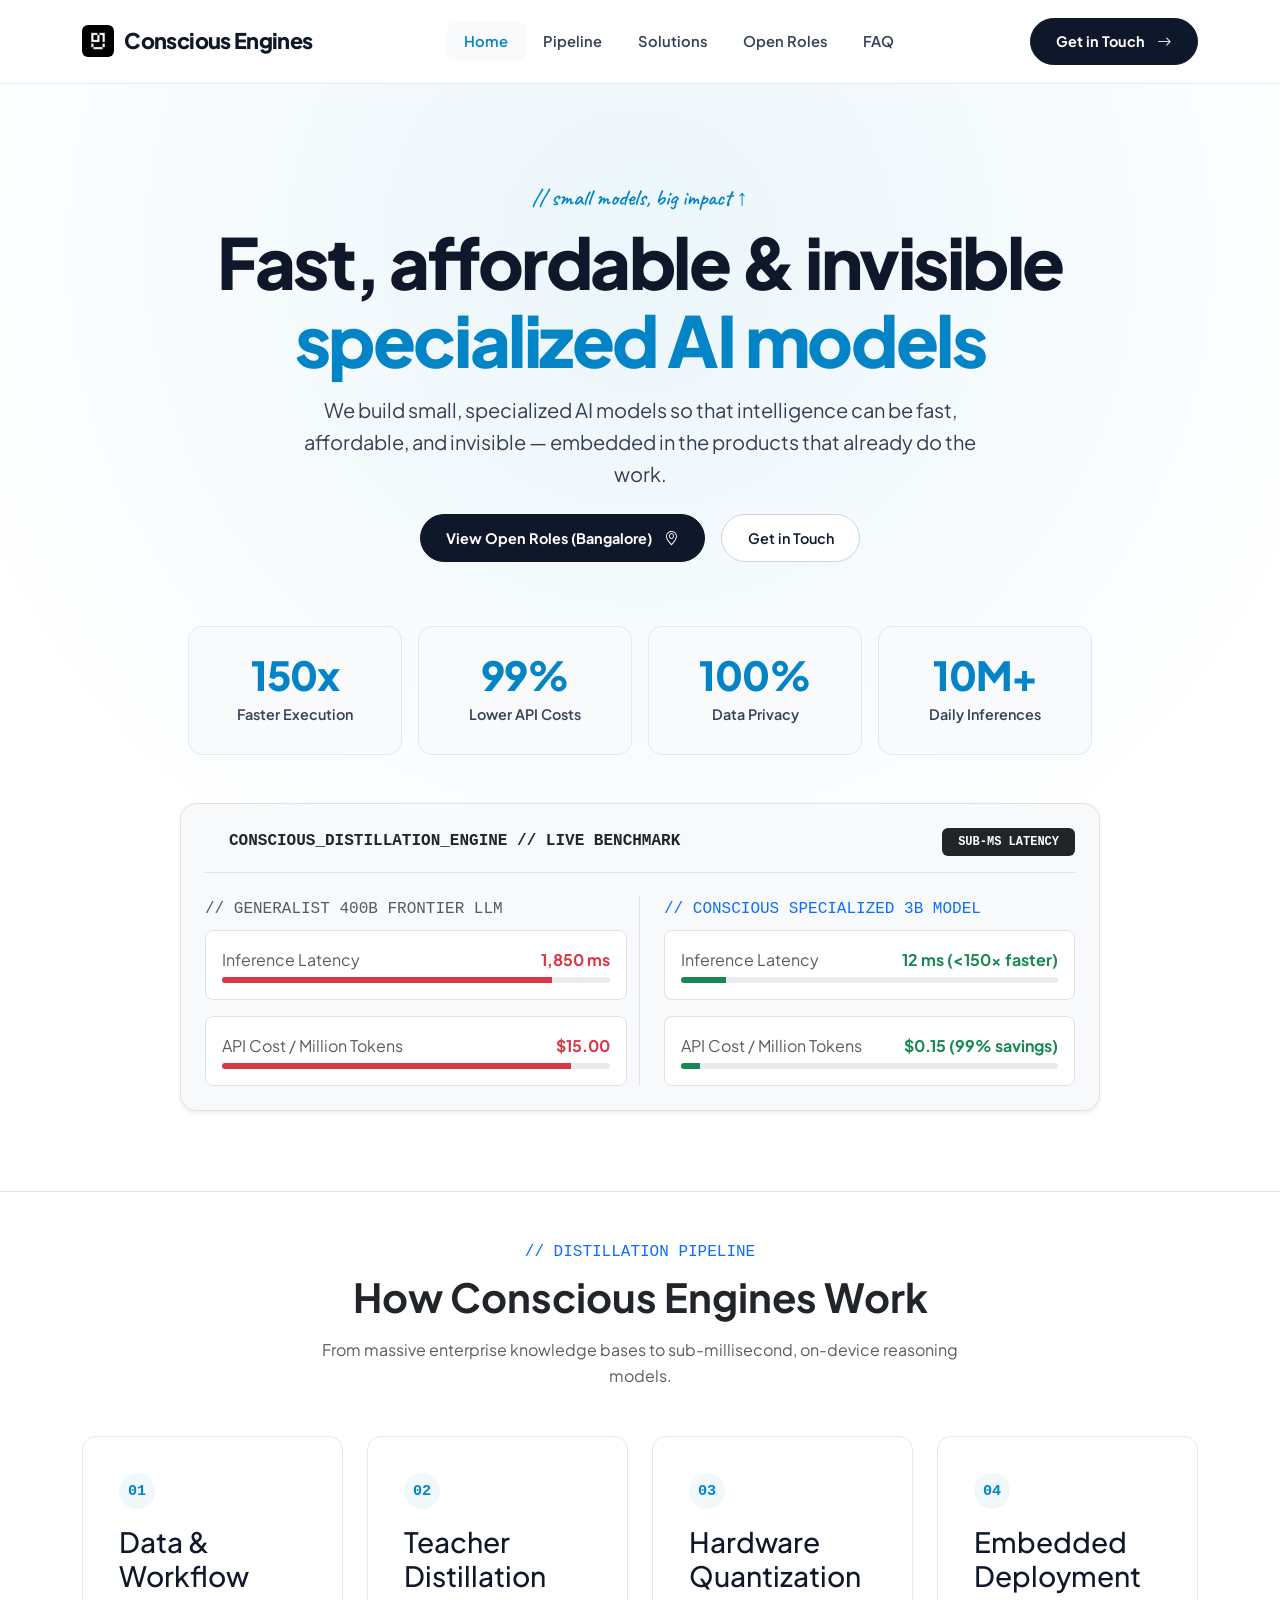
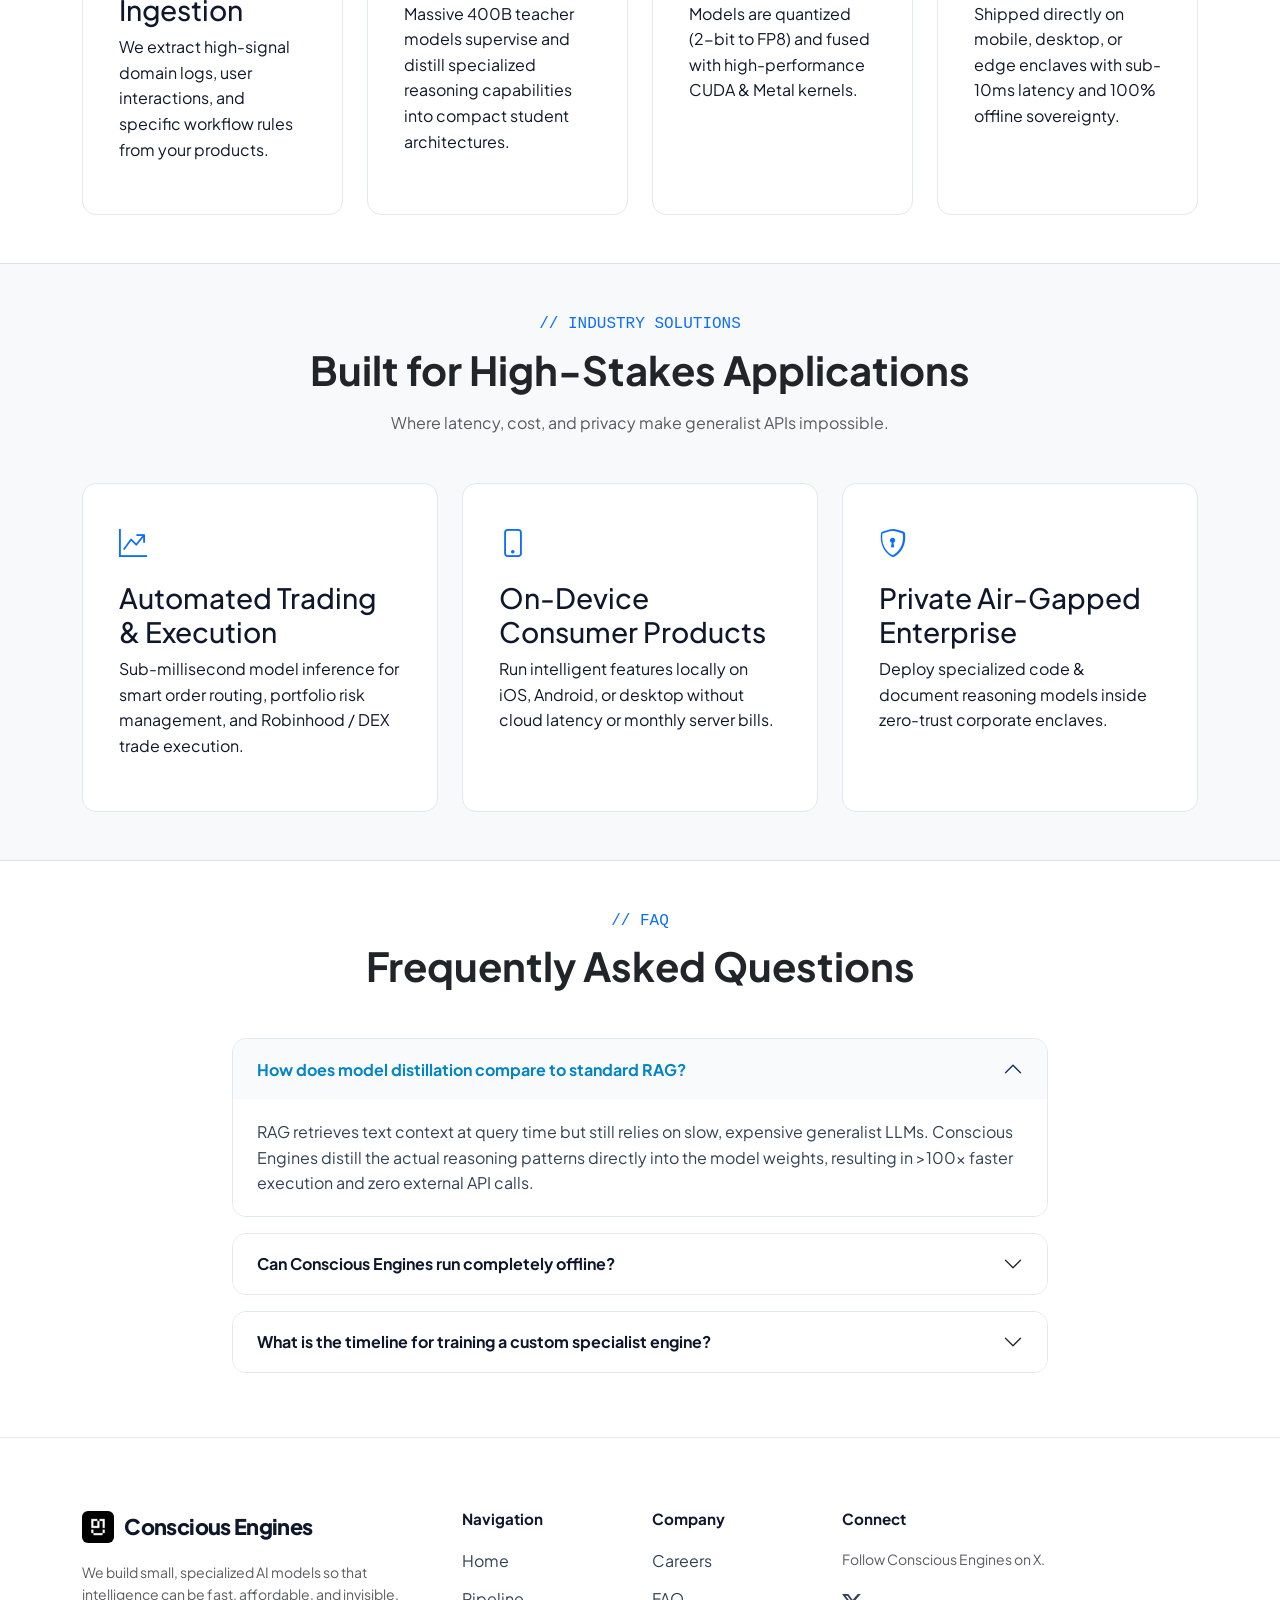
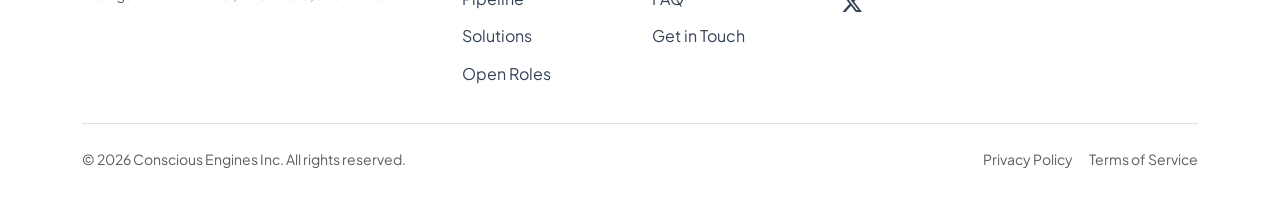
==== commit dfed6099: "Add rich enterprise sections (pipeline, use-cases, metrics, culture, FAQ) to Conscious Engines" ====
--- a/index.html
+++ b/index.html
@@ -41,18 +41,21 @@
                         <a class="nav-link active" href="index.html">Home</a>
                     </li>
                     <li class="nav-item">
-                        <a class="nav-link" href="#technology">Technology</a>
+                        <a class="nav-link" href="#pipeline">Pipeline</a>
+                    </li>
+                    <li class="nav-item">
+                        <a class="nav-link" href="#solutions">Solutions</a>
                     </li>
                     <li class="nav-item">
                         <a class="nav-link" href="careers.html">Open Roles</a>
                     </li>
                     <li class="nav-item">
-                        <a class="nav-link" href="#contact">Contact</a>
+                        <a class="nav-link" href="#faq">FAQ</a>
                     </li>
                 </ul>
                 <div class="d-flex align-items-center gap-3">
                     <button class="btn-ce-primary" data-bs-toggle="modal" data-bs-target="#touchModal">
-                        Get in Touch <i class="bi bi-arrow-right"></i>
+                        Get in Touch <i class="bi bi-arrow-right ms-1"></i>
                     </button>
                 </div>
             </div>
@@ -81,7 +84,35 @@
                     </button>
                 </div>
 
-                <!-- Model Benchmark Comparison Visualizer -->
+                <!-- Impact Metrics Bar -->
+                <div class="row g-3 justify-content-center mb-5" style="max-width: 920px; margin: 0 auto;">
+                    <div class="col-6 col-md-3">
+                        <div class="stat-box">
+                            <div class="stat-number">150x</div>
+                            <div class="stat-label">Faster Execution</div>
+                        </div>
+                    </div>
+                    <div class="col-6 col-md-3">
+                        <div class="stat-box">
+                            <div class="stat-number">99%</div>
+                            <div class="stat-label">Lower API Costs</div>
+                        </div>
+                    </div>
+                    <div class="col-6 col-md-3">
+                        <div class="stat-box">
+                            <div class="stat-number">100%</div>
+                            <div class="stat-label">Data Privacy</div>
+                        </div>
+                    </div>
+                    <div class="col-6 col-md-3">
+                        <div class="stat-box">
+                            <div class="stat-number">10M+</div>
+                            <div class="stat-label">Daily Inferences</div>
+                        </div>
+                    </div>
+                </div>
+
+                <!-- Model Benchmark Visualizer -->
                 <div class="p-4 rounded-4 border border-slate-200 bg-light text-start mx-auto shadow-sm" style="max-width: 920px;">
                     <div class="d-flex align-items-center justify-content-between pb-3 mb-4 border-bottom border-slate-200">
                         <div class="d-flex align-items-center gap-2 font-monospace fs-6">
@@ -140,37 +171,132 @@
             </div>
         </section>
 
-        <!-- Why Specialized Small Models (Technology Section) -->
-        <section class="py-5 border-top border-bottom border-slate-200 bg-light" id="technology">
+        <!-- The Conscious Pipeline (How It Works) -->
+        <section class="py-5 border-top border-bottom border-slate-200 bg-white" id="pipeline">
             <div class="container">
                 <div class="text-center mb-5">
-                    <span class="text-primary font-monospace fs-6 text-uppercase d-block mb-2" style="color: #0284c7;">// CORE ARCHITECTURE</span>
-                    <h2 class="display-6 fw-bold text-dark mb-3">Why Specialized AI Engines?</h2>
-                    <p class="text-muted mx-auto" style="max-width: 620px;">
-                        Generalist models are bloated, slow, and expensive. Specialized small models provide laser-focused intelligence exactly where it matters.
+                    <span class="text-primary font-monospace fs-6 text-uppercase d-block mb-2" style="color: #0284c7;">// DISTILLATION PIPELINE</span>
+                    <h2 class="display-6 fw-bold text-dark mb-3">How Conscious Engines Work</h2>
+                    <p class="text-muted mx-auto" style="max-width: 640px;">
+                        From massive enterprise knowledge bases to sub-millisecond, on-device reasoning models.
+                    </p>
+                </div>
+
+                <div class="row g-4">
+                    <div class="col-lg-3 col-md-6">
+                        <div class="ce-card">
+                            <div class="step-number">01</div>
+                            <h3>Data &amp; Workflow Ingestion</h3>
+                            <p>We extract high-signal domain logs, user interactions, and specific workflow rules from your products.</p>
+                        </div>
+                    </div>
+                    <div class="col-lg-3 col-md-6">
+                        <div class="ce-card">
+                            <div class="step-number">02</div>
+                            <h3>Teacher Distillation</h3>
+                            <p>Massive 400B teacher models supervise and distill specialized reasoning capabilities into compact student architectures.</p>
+                        </div>
+                    </div>
+                    <div class="col-lg-3 col-md-6">
+                        <div class="ce-card">
+                            <div class="step-number">03</div>
+                            <h3>Hardware Quantization</h3>
+                            <p>Models are quantized (2-bit to FP8) and fused with high-performance CUDA &amp; Metal kernels.</p>
+                        </div>
+                    </div>
+                    <div class="col-lg-3 col-md-6">
+                        <div class="ce-card">
+                            <div class="step-number">04</div>
+                            <h3>Embedded Deployment</h3>
+                            <p>Shipped directly on mobile, desktop, or edge enclaves with sub-10ms latency and 100% offline sovereignty.</p>
+                        </div>
+                    </div>
+                </div>
+            </div>
+        </section>
+
+        <!-- Use-Cases & Industry Solutions -->
+        <section class="py-5 border-bottom border-slate-200 bg-light" id="solutions">
+            <div class="container">
+                <div class="text-center mb-5">
+                    <span class="text-primary font-monospace fs-6 text-uppercase d-block mb-2" style="color: #0284c7;">// INDUSTRY SOLUTIONS</span>
+                    <h2 class="display-6 fw-bold text-dark mb-3">Built for High-Stakes Applications</h2>
+                    <p class="text-muted mx-auto" style="max-width: 640px;">
+                        Where latency, cost, and privacy make generalist APIs impossible.
                     </p>
                 </div>
 
                 <div class="row g-4">
                     <div class="col-lg-4 col-md-6">
                         <div class="ce-card">
-                            <div class="mb-3 text-primary fs-3" style="color: #0284c7;"><i class="bi bi-lightning-charge"></i></div>
-                            <h3>Sub-Millisecond Edge Speed</h3>
-                            <p>Embedded directly on-device or edge nodes for instant response times without cloud roundtrip delays.</p>
+                            <div class="mb-3 text-primary fs-3" style="color: #0284c7;"><i class="bi bi-graph-up-arrow"></i></div>
+                            <h3>Automated Trading &amp; Execution</h3>
+                            <p>Sub-millisecond model inference for smart order routing, portfolio risk management, and Robinhood / DEX trade execution.</p>
                         </div>
                     </div>
                     <div class="col-lg-4 col-md-6">
                         <div class="ce-card">
-                            <div class="mb-3 text-primary fs-3" style="color: #0284c7;"><i class="bi bi-cpu"></i></div>
-                            <h3>Targeted Distillation</h3>
-                            <p>Compress massive model reasoning into compact 1B - 7B models tailored specifically for your workflow.</p>
+                            <div class="mb-3 text-primary fs-3" style="color: #0284c7;"><i class="bi bi-phone"></i></div>
+                            <h3>On-Device Consumer Products</h3>
+                            <p>Run intelligent features locally on iOS, Android, or desktop without cloud latency or monthly server bills.</p>
                         </div>
                     </div>
                     <div class="col-lg-4 col-md-6">
                         <div class="ce-card">
-                            <div class="mb-3 text-primary fs-3" style="color: #0284c7;"><i class="bi bi-shield-check"></i></div>
-                            <h3>Complete Data Sovereignty</h3>
-                            <p>100% private execution with zero data leakage to third-party frontier API providers.</p>
+                            <div class="mb-3 text-primary fs-3" style="color: #0284c7;"><i class="bi bi-shield-lock"></i></div>
+                            <h3>Private Air-Gapped Enterprise</h3>
+                            <p>Deploy specialized code &amp; document reasoning models inside zero-trust corporate enclaves.</p>
+                        </div>
+                    </div>
+                </div>
+            </div>
+        </section>
+
+        <!-- Frequently Asked Questions (FAQ) -->
+        <section class="py-5 bg-white" id="faq">
+            <div class="container" style="max-width: 840px;">
+                <div class="text-center mb-5">
+                    <span class="text-primary font-monospace fs-6 text-uppercase d-block mb-2" style="color: #0284c7;">// FAQ</span>
+                    <h2 class="display-6 fw-bold text-dark mb-3">Frequently Asked Questions</h2>
+                </div>
+
+                <div class="accordion" id="faqAccordion">
+                    <div class="accordion-item">
+                        <h2 class="accordion-header">
+                            <button class="accordion-button" type="button" data-bs-toggle="collapse" data-bs-target="#faq1">
+                                How does model distillation compare to standard RAG?
+                            </button>
+                        </h2>
+                        <div id="faq1" class="accordion-collapse collapse show" data-bs-parent="#faqAccordion">
+                            <div class="accordion-body">
+                                RAG retrieves text context at query time but still relies on slow, expensive generalist LLMs. Conscious Engines distill the actual reasoning patterns directly into the model weights, resulting in &gt;100x faster execution and zero external API calls.
+                            </div>
+                        </div>
+                    </div>
+
+                    <div class="accordion-item">
+                        <h2 class="accordion-header">
+                            <button class="accordion-button collapsed" type="button" data-bs-toggle="collapse" data-bs-target="#faq2">
+                                Can Conscious Engines run completely offline?
+                            </button>
+                        </h2>
+                        <div id="faq2" class="accordion-collapse collapse" data-bs-parent="#faqAccordion">
+                            <div class="accordion-body">
+                                Yes. Our quantized small models (1B to 7B parameters) are engineered for edge deployment on Apple Silicon, NVIDIA Jetson, Android SOCs, or isolated corporate servers without needing internet connectivity.
+                            </div>
+                        </div>
+                    </div>
+
+                    <div class="accordion-item">
+                        <h2 class="accordion-header">
+                            <button class="accordion-button collapsed" type="button" data-bs-toggle="collapse" data-bs-target="#faq3">
+                                What is the timeline for training a custom specialist engine?
+                            </button>
+                        </h2>
+                        <div id="faq3" class="accordion-collapse collapse" data-bs-parent="#faqAccordion">
+                            <div class="accordion-body">
+                                Typically 1 to 3 weeks from dataset ingestion and teacher distillation to final CUDA kernel fusion and production deployment.
+                            </div>
                         </div>
                     </div>
                 </div>
@@ -195,7 +321,8 @@
                     <h5>Navigation</h5>
                     <ul>
                         <li><a href="index.html">Home</a></li>
-                        <li><a href="#technology">Technology</a></li>
+                        <li><a href="#pipeline">Pipeline</a></li>
+                        <li><a href="#solutions">Solutions</a></li>
                         <li><a href="careers.html">Open Roles</a></li>
                     </ul>
                 </div>
@@ -203,6 +330,7 @@
                     <h5>Company</h5>
                     <ul>
                         <li><a href="careers.html">Careers</a></li>
+                        <li><a href="#faq">FAQ</a></li>
                         <li><a href="#" data-bs-toggle="modal" data-bs-target="#touchModal">Get in Touch</a></li>
                     </ul>
                 </div>
--- a/styles.css
+++ b/styles.css
@@ -1,5 +1,5 @@
 /*
- * Conscious Engines (consciousengines.com) — Ultra Clean Minimalist Design System
+ * Conscious Engines (consciousengines.com) — Rich Enterprise AI Design System
  */
 
 :root {
@@ -10,16 +10,20 @@
     --border-dark: #cbd5e1;
 
     --text-primary: #0f172a;
-    --text-secondary: #475569;
+    --text-secondary: #334155;
     --text-muted: #64748b;
-    --accent-blue: #0284c7;
+    
+    --brand-blue: #0284c7;
+    --brand-blue-bg: rgba(2, 132, 199, 0.06);
+    --brand-emerald: #059669;
 
     --font-sans: 'Plus Jakarta Sans', -apple-system, BlinkMacSystemFont, sans-serif;
     --font-mono: 'JetBrains Mono', monospace;
     --font-hand: 'Caveat', cursive;
 
-    --radius-sm: 6px;
-    --radius-md: 10px;
+    --radius-sm: 8px;
+    --radius-md: 14px;
+    --radius-lg: 20px;
     --radius-pill: 9999px;
 }
 
@@ -43,26 +47,26 @@
     flex: 1;
 }
 
-/* Handwritten Note */
+/* Handwritten Note Accent */
 .hand-note {
     font-family: var(--font-hand);
-    color: var(--accent-blue);
-    font-size: 1.35rem;
+    color: var(--brand-blue);
+    font-size: 1.4rem;
     font-weight: 600;
 }
 
 /* Navbar */
 .navbar {
     background-color: rgba(255, 255, 255, 0.95);
-    backdrop-filter: blur(16px);
-    -webkit-backdrop-filter: blur(16px);
+    backdrop-filter: blur(20px);
+    -webkit-backdrop-filter: blur(20px);
     border-bottom: 1px solid var(--border-color);
-    padding: 1.2rem 0;
+    padding: 1.1rem 0;
 }
 
 .navbar-brand {
     font-weight: 800;
-    font-size: 1.3rem;
+    font-size: 1.35rem;
     color: var(--text-primary) !important;
     letter-spacing: -0.03em;
     display: flex;
@@ -74,7 +78,7 @@
 .navbar-brand img.logo-img {
     height: 32px;
     width: 32px;
-    border-radius: 4px;
+    border-radius: 6px;
     object-fit: contain;
 }
 
@@ -82,13 +86,15 @@
     font-weight: 600;
     color: var(--text-secondary) !important;
     font-size: 0.92rem;
-    padding: 0.4rem 1rem !important;
-    transition: all 0.2s ease;
-    text-decoration: none;
+    padding: 0.45rem 1.1rem !important;
+    transition: all 0.2s ease;
+    text-decoration: none;
+    border-radius: var(--radius-sm);
 }
 
 .nav-link:hover, .nav-link.active {
-    color: var(--accent-blue) !important;
+    color: var(--brand-blue) !important;
+    background-color: var(--bg-surface);
 }
 
 /* Buttons */
@@ -96,10 +102,10 @@
     background: var(--text-primary);
     color: #ffffff !important;
     font-weight: 700;
-    font-size: 0.88rem;
-    padding: 0.65rem 1.4rem;
+    font-size: 0.9rem;
+    padding: 0.7rem 1.6rem;
     border-radius: var(--radius-pill);
-    border: none;
+    border: 1px solid var(--text-primary);
     transition: all 0.2s ease;
     text-decoration: none;
     display: inline-flex;
@@ -110,7 +116,9 @@
 
 .btn-ce-primary:hover {
     background: #1e293b;
-    transform: translateY(-1px);
+    border-color: #1e293b;
+    transform: translateY(-2px);
+    box-shadow: 0 4px 14px rgba(15, 23, 42, 0.2);
 }
 
 .btn-ce-outline {
@@ -118,8 +126,8 @@
     border: 1px solid var(--border-dark);
     color: var(--text-primary) !important;
     font-weight: 600;
-    font-size: 0.88rem;
-    padding: 0.65rem 1.4rem;
+    font-size: 0.9rem;
+    padding: 0.7rem 1.6rem;
     border-radius: var(--radius-pill);
     transition: all 0.2s ease;
     text-decoration: none;
@@ -131,57 +139,126 @@
 
 .btn-ce-outline:hover {
     background: var(--bg-surface);
-    border-color: var(--accent-blue);
-    color: var(--accent-blue) !important;
+    border-color: var(--brand-blue);
+    color: var(--brand-blue) !important;
 }
 
 /* Hero Section */
 .hero-section {
-    padding: 5rem 0 4rem;
+    padding: 6rem 0 5rem;
+    background: radial-gradient(circle at 50% 15%, rgba(2, 132, 199, 0.08) 0%, transparent 65%);
 }
 
 .hero-title {
-    font-size: clamp(2.5rem, 5vw, 4.2rem);
+    font-size: clamp(2.6rem, 5.5vw, 4.5rem);
     font-weight: 800;
     letter-spacing: -0.035em;
-    line-height: 1.12;
+    line-height: 1.1;
     color: var(--text-primary);
 }
 
 .hero-lead {
-    font-size: 1.2rem;
+    font-size: 1.25rem;
     color: var(--text-secondary);
-    max-width: 680px;
+    max-width: 720px;
     margin: 0 auto;
 }
 
-/* Job & Feature Cards */
+/* Impact Stat Grid */
+.stat-box {
+    background: var(--bg-surface);
+    border: 1px solid var(--border-color);
+    border-radius: var(--radius-md);
+    padding: 1.75rem;
+    text-align: center;
+}
+
+.stat-number {
+    font-size: 2.5rem;
+    font-weight: 800;
+    color: var(--brand-blue);
+    letter-spacing: -0.03em;
+    line-height: 1;
+}
+
+.stat-label {
+    font-size: 0.9rem;
+    color: var(--text-secondary);
+    font-weight: 600;
+    margin-top: 0.5rem;
+}
+
+/* Cards & Architecture Steps */
+.ce-card {
+    background: var(--bg-card);
+    border: 1px solid var(--border-color);
+    border-radius: var(--radius-md);
+    padding: 2.25rem;
+    height: 100%;
+    transition: all 0.25s ease;
+}
+
+.ce-card:hover {
+    border-color: var(--border-dark);
+    box-shadow: 0 10px 30px rgba(0, 0, 0, 0.05);
+    transform: translateY(-3px);
+}
+
+.step-number {
+    display: inline-flex;
+    align-items: center;
+    justify-content: center;
+    width: 36px;
+    height: 36px;
+    background: var(--brand-blue-bg);
+    color: var(--brand-blue);
+    border-radius: 50%;
+    font-weight: 700;
+    font-family: var(--font-mono);
+    font-size: 0.95rem;
+    margin-bottom: 1rem;
+}
+
+/* Job Cards */
 .job-item {
     background: var(--bg-card);
     border: 1px solid var(--border-color);
     border-radius: var(--radius-md);
-    padding: 1.75rem 2rem;
+    padding: 2rem;
     transition: all 0.2s ease;
     margin-bottom: 1.25rem;
 }
 
 .job-item:hover {
     border-color: var(--border-dark);
-    box-shadow: 0 4px 12px rgba(0, 0, 0, 0.04);
-}
-
-.ce-card {
+    box-shadow: 0 6px 20px rgba(0, 0, 0, 0.04);
+}
+
+/* Accordion FAQ */
+.accordion-item {
+    border: 1px solid var(--border-color) !important;
+    border-radius: var(--radius-md) !important;
+    margin-bottom: 1rem;
+    overflow: hidden;
+}
+
+.accordion-button {
+    font-weight: 700;
+    color: var(--text-primary) !important;
+    background: var(--bg-card) !important;
+    box-shadow: none !important;
+    padding: 1.25rem 1.5rem;
+}
+
+.accordion-button:not(.collapsed) {
+    background: var(--bg-surface) !important;
+    color: var(--brand-blue) !important;
+}
+
+.accordion-body {
+    color: var(--text-secondary);
+    padding: 1.25rem 1.5rem;
     background: var(--bg-card);
-    border: 1px solid var(--border-color);
-    border-radius: var(--radius-md);
-    padding: 2rem;
-    height: 100%;
-    transition: all 0.2s ease;
-}
-
-.ce-card:hover {
-    border-color: var(--border-dark);
-    box-shadow: 0 4px 12px rgba(0, 0, 0, 0.04);
 }
 
 /* Modal */
@@ -195,7 +272,7 @@
     background: var(--bg-surface) !important;
     border: 1px solid var(--border-color) !important;
     color: var(--text-primary) !important;
-    padding: 0.7rem 0.9rem;
+    padding: 0.75rem 1rem;
     border-radius: var(--radius-sm);
 }
 
@@ -203,7 +280,7 @@
 footer {
     background-color: #ffffff;
     border-top: 1px solid var(--border-color);
-    padding: 4rem 0 2rem;
+    padding: 4.5rem 0 2.5rem;
     margin-top: auto;
 }
 
@@ -221,7 +298,7 @@
 }
 
 footer a:hover {
-    color: var(--accent-blue);
+    color: var(--brand-blue);
 }
 
 footer ul {
@@ -231,5 +308,5 @@
 }
 
 footer ul li {
-    margin-bottom: 0.65rem;
-}
+    margin-bottom: 0.75rem;
+}
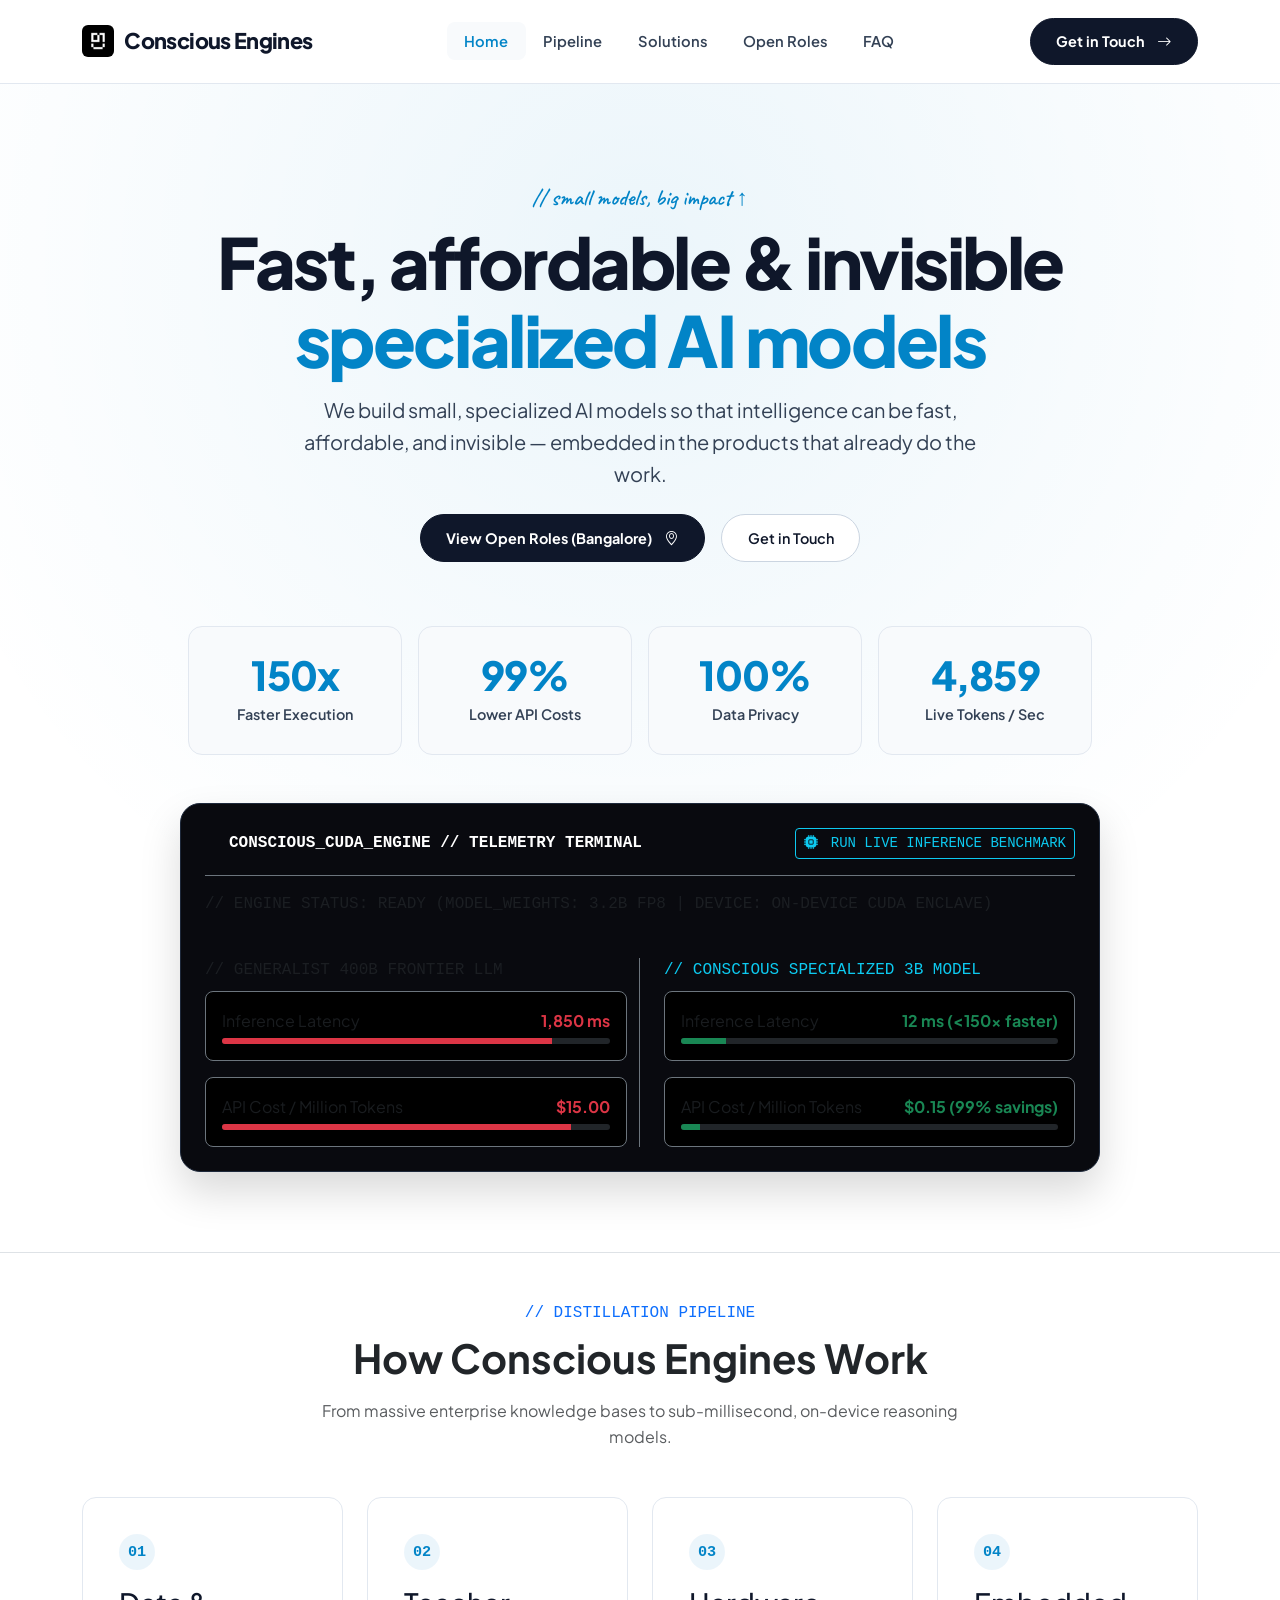
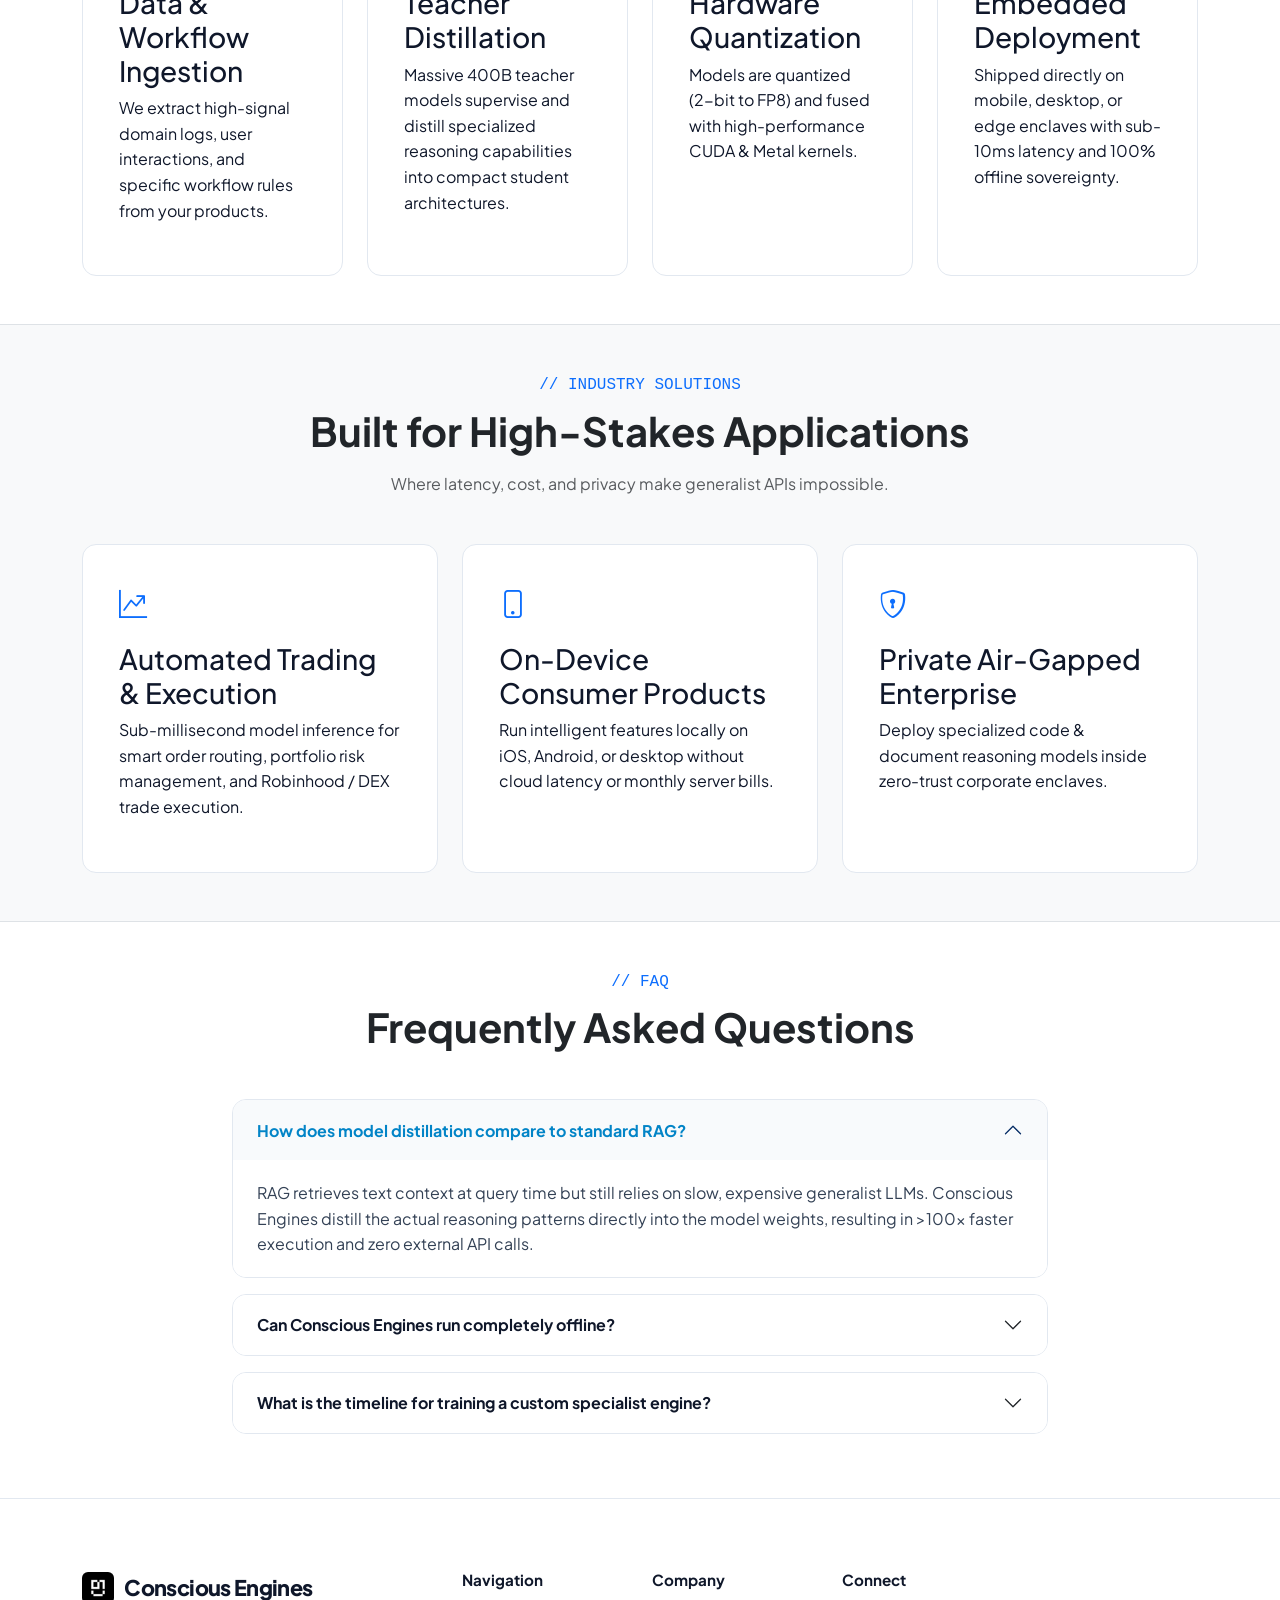
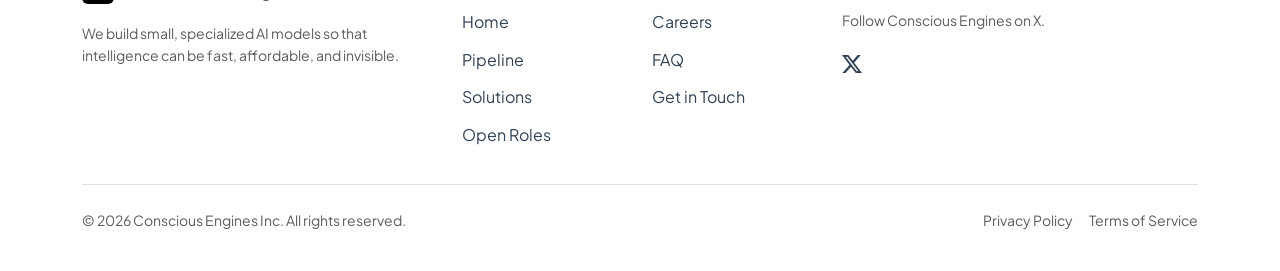
==== commit 51153891: "Add brutal high-tech engine telemetry terminal, live token counter, and CUDA inference benchmark but" ====
--- a/index.html
+++ b/index.html
@@ -106,62 +106,68 @@
                     </div>
                     <div class="col-6 col-md-3">
                         <div class="stat-box">
-                            <div class="stat-number">10M+</div>
-                            <div class="stat-label">Daily Inferences</div>
-                        </div>
-                    </div>
-                </div>
-
-                <!-- Model Benchmark Visualizer -->
-                <div class="p-4 rounded-4 border border-slate-200 bg-light text-start mx-auto shadow-sm" style="max-width: 920px;">
-                    <div class="d-flex align-items-center justify-content-between pb-3 mb-4 border-bottom border-slate-200">
+                            <div class="stat-number"><span id="liveTokenSpeed">4,820</span></div>
+                            <div class="stat-label">Live Tokens / Sec</div>
+                        </div>
+                    </div>
+                </div>
+
+                <!-- Brutal Engine Interactive Terminal Benchmark -->
+                <div class="engine-terminal p-4 text-start mx-auto" style="max-width: 920px;">
+                    <div class="d-flex align-items-center justify-content-between pb-3 mb-3 border-bottom border-secondary">
                         <div class="d-flex align-items-center gap-2 font-monospace fs-6">
-                            <span class="spinner-grow spinner-grow-sm text-primary" role="status"></span>
-                            <span class="text-dark fw-bold">CONSCIOUS_DISTILLATION_ENGINE // LIVE BENCHMARK</span>
-                        </div>
-                        <span class="badge bg-dark text-white font-monospace px-3 py-2">SUB-MS LATENCY</span>
+                            <span class="spinner-grow spinner-grow-sm text-info" role="status"></span>
+                            <span class="text-white fw-bold">CONSCIOUS_CUDA_ENGINE // TELEMETRY TERMINAL</span>
+                        </div>
+                        <button id="runBenchBtn" class="btn btn-outline-info btn-sm font-monospace">
+                            <i class="bi bi-cpu-fill me-1"></i> RUN LIVE INFERENCE BENCHMARK
+                        </button>
+                    </div>
+
+                    <div id="benchLog" class="font-monospace fs-6 text-muted mb-3" style="min-height: 50px;">
+                        // ENGINE STATUS: READY (MODEL_WEIGHTS: 3.2B FP8 | DEVICE: ON-DEVICE CUDA ENCLAVE)
                     </div>
 
                     <div class="row g-4">
-                        <div class="col-md-6 border-end border-slate-200">
+                        <div class="col-md-6 border-end border-secondary">
                             <div class="text-muted font-monospace fs-6 mb-2">// GENERALIST 400B FRONTIER LLM</div>
-                            <div class="p-3 rounded-3 bg-white border border-slate-200 mb-3 shadow-xs">
+                            <div class="p-3 rounded-3 bg-black border border-secondary mb-3">
                                 <div class="d-flex justify-content-between text-muted fs-6 mb-1">
                                     <span>Inference Latency</span>
                                     <span class="text-danger fw-bold">1,850 ms</span>
                                 </div>
-                                <div class="progress bg-slate-200" style="height: 6px;">
+                                <div class="progress bg-dark" style="height: 6px;">
                                     <div class="progress-bar bg-danger" style="width: 85%;"></div>
                                 </div>
                             </div>
-                            <div class="p-3 rounded-3 bg-white border border-slate-200 shadow-xs">
+                            <div class="p-3 rounded-3 bg-black border border-secondary">
                                 <div class="d-flex justify-content-between text-muted fs-6 mb-1">
                                     <span>API Cost / Million Tokens</span>
                                     <span class="text-danger fw-bold">$15.00</span>
                                 </div>
-                                <div class="progress bg-slate-200" style="height: 6px;">
+                                <div class="progress bg-dark" style="height: 6px;">
                                     <div class="progress-bar bg-danger" style="width: 90%;"></div>
                                 </div>
                             </div>
                         </div>
 
                         <div class="col-md-6 ps-md-4">
-                            <div class="text-primary font-monospace fs-6 mb-2" style="color: #0284c7;">// CONSCIOUS SPECIALIZED 3B MODEL</div>
-                            <div class="p-3 rounded-3 bg-white border border-slate-200 mb-3 shadow-xs">
+                            <div class="text-info font-monospace fs-6 mb-2" style="color: #38bdf8;">// CONSCIOUS SPECIALIZED 3B MODEL</div>
+                            <div class="p-3 rounded-3 bg-black border border-secondary mb-3">
                                 <div class="d-flex justify-content-between text-muted fs-6 mb-1">
                                     <span>Inference Latency</span>
                                     <span class="text-success fw-bold">12 ms (&lt;150x faster)</span>
                                 </div>
-                                <div class="progress bg-slate-200" style="height: 6px;">
+                                <div class="progress bg-dark" style="height: 6px;">
                                     <div class="progress-bar bg-success" style="width: 12%;"></div>
                                 </div>
                             </div>
-                            <div class="p-3 rounded-3 bg-white border border-slate-200 shadow-xs">
+                            <div class="p-3 rounded-3 bg-black border border-secondary">
                                 <div class="d-flex justify-content-between text-muted fs-6 mb-1">
                                     <span>API Cost / Million Tokens</span>
                                     <span class="text-success fw-bold">$0.15 (99% savings)</span>
                                 </div>
-                                <div class="progress bg-slate-200" style="height: 6px;">
+                                <div class="progress bg-dark" style="height: 6px;">
                                     <div class="progress-bar bg-success" style="width: 5%;"></div>
                                 </div>
                             </div>
@@ -389,7 +395,8 @@
         </div>
     </div>
 
-    <!-- Bootstrap JS -->
+    <!-- Bootstrap JS & Engine Scripts -->
     <script src="https://cdn.jsdelivr.net/npm/bootstrap@5.3.0/dist/js/bootstrap.bundle.min.js"></script>
+    <script src="scripts.js"></script>
 </body>
 </html>
--- a/styles.css
+++ b/styles.css
@@ -1,21 +1,24 @@
 /*
- * Conscious Engines (consciousengines.com) — Rich Enterprise AI Design System
+ * Conscious Engines (consciousengines.com) — Brutal High-Tech Engine Design System
  */
 
 :root {
     --bg-main: #ffffff;
     --bg-surface: #f8fafc;
+    --bg-dark-engine: #090a0f;
     --bg-card: #ffffff;
+
     --border-color: #e2e8f0;
     --border-dark: #cbd5e1;
+    --border-glow: rgba(2, 132, 199, 0.4);
 
     --text-primary: #0f172a;
     --text-secondary: #334155;
     --text-muted: #64748b;
     
     --brand-blue: #0284c7;
-    --brand-blue-bg: rgba(2, 132, 199, 0.06);
-    --brand-emerald: #059669;
+    --brand-cyan: #06b6d4;
+    --brand-green: #10b981;
 
     --font-sans: 'Plus Jakarta Sans', -apple-system, BlinkMacSystemFont, sans-serif;
     --font-mono: 'JetBrains Mono', monospace;
@@ -164,6 +167,15 @@
     margin: 0 auto;
 }
 
+/* Brutal Engine Terminal Visualizer */
+.engine-terminal {
+    background-color: var(--bg-dark-engine);
+    border: 1px solid #1e293b;
+    border-radius: var(--radius-lg);
+    color: #e2e8f0;
+    box-shadow: 0 20px 40px rgba(0, 0, 0, 0.15);
+}
+
 /* Impact Stat Grid */
 .stat-box {
     background: var(--bg-surface);
@@ -199,8 +211,8 @@
 }
 
 .ce-card:hover {
-    border-color: var(--border-dark);
-    box-shadow: 0 10px 30px rgba(0, 0, 0, 0.05);
+    border-color: var(--brand-blue);
+    box-shadow: 0 10px 30px rgba(2, 132, 199, 0.1);
     transform: translateY(-3px);
 }
 
@@ -210,7 +222,7 @@
     justify-content: center;
     width: 36px;
     height: 36px;
-    background: var(--brand-blue-bg);
+    background: rgba(2, 132, 199, 0.08);
     color: var(--brand-blue);
     border-radius: 50%;
     font-weight: 700;
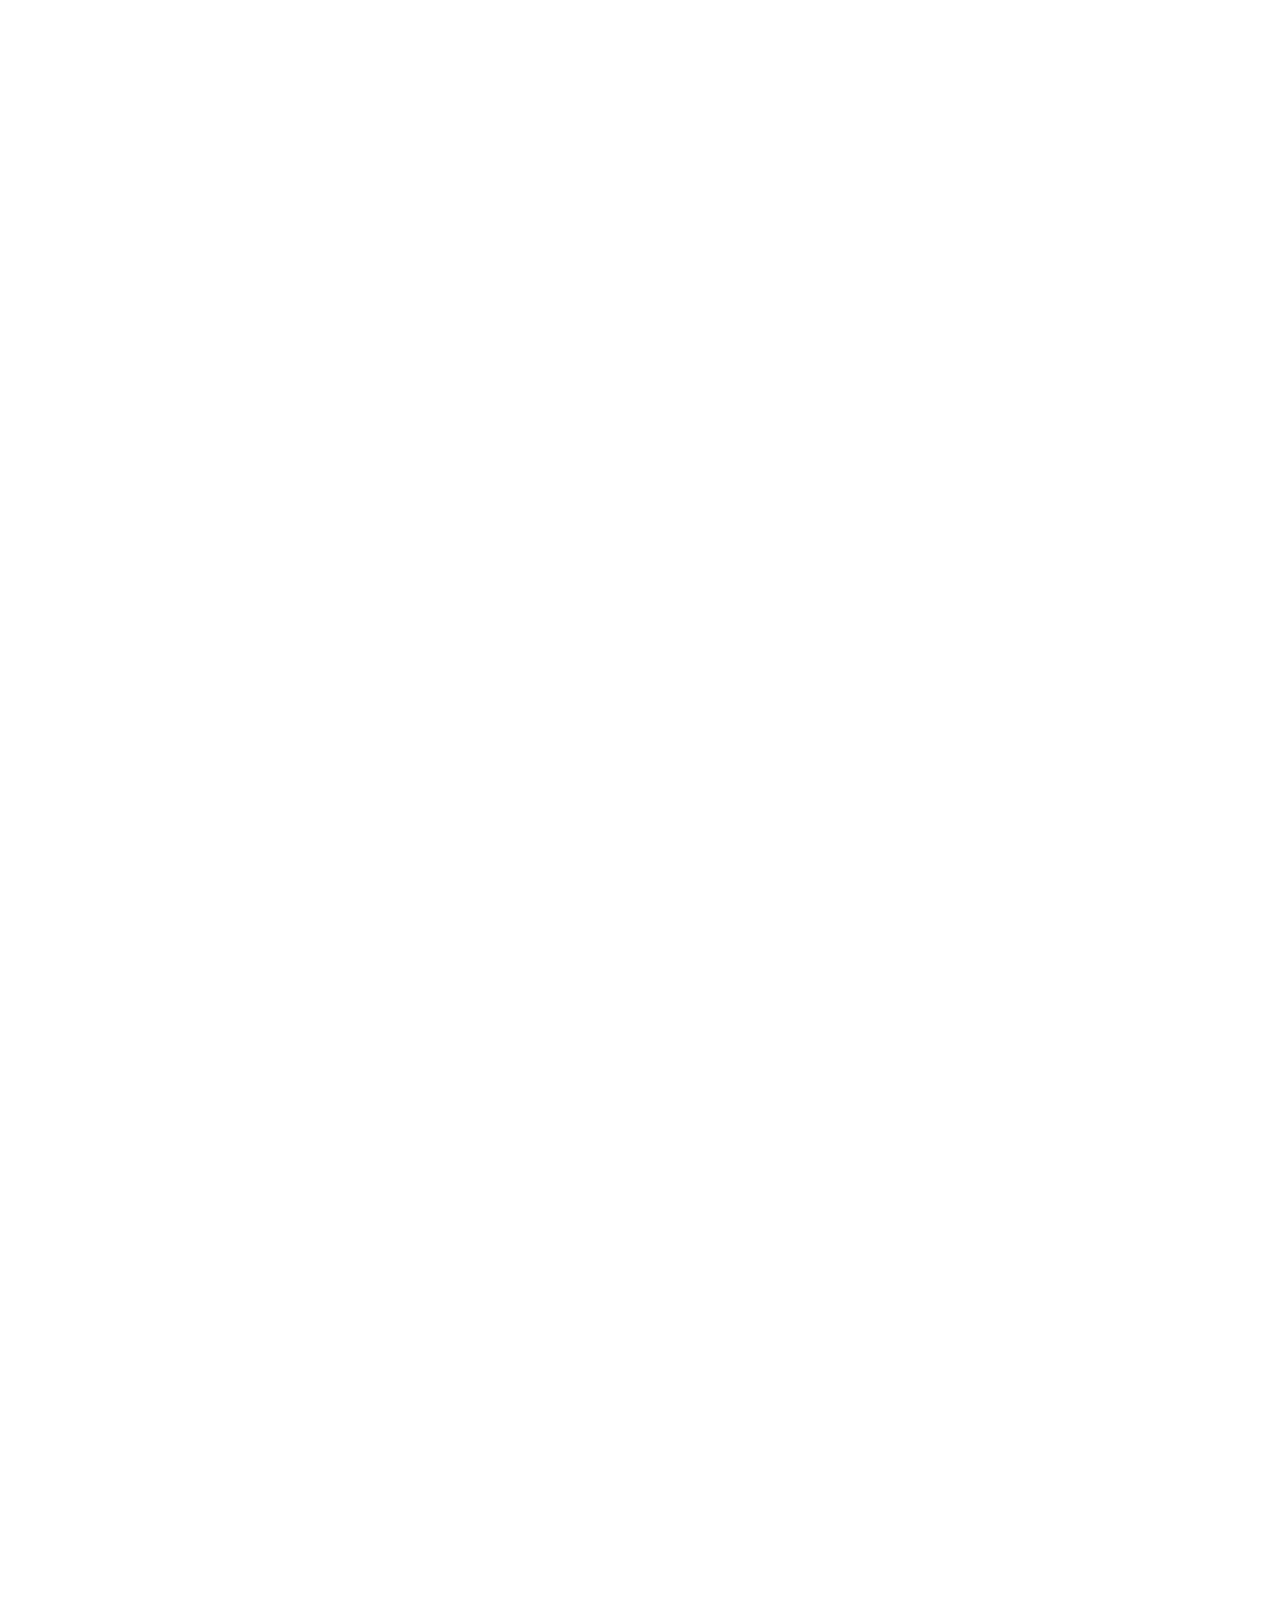
==== commit 49487210: "Add 3D card tilt, floating particle canvas, parallax scroll, and magnetic micro-interactions" ====
--- a/index.html
+++ b/index.html
@@ -25,6 +25,9 @@
 </head>
 
 <body>
+    <!-- Floating Ambient Particle Canvas -->
+    <canvas id="particleCanvas"></canvas>
+
     <!-- Navigation Bar -->
     <nav class="navbar navbar-expand-lg">
         <div class="container">
--- a/styles.css
+++ b/styles.css
@@ -1,5 +1,5 @@
 /*
- * Conscious Engines (consciousengines.com) — Brutal High-Tech Engine Design System
+ * Conscious Engines — 3D, Particles, Parallax & Micro-Interactions Design System
  */
 
 :root {
@@ -10,15 +10,12 @@
 
     --border-color: #e2e8f0;
     --border-dark: #cbd5e1;
-    --border-glow: rgba(2, 132, 199, 0.4);
 
     --text-primary: #0f172a;
     --text-secondary: #334155;
     --text-muted: #64748b;
     
     --brand-blue: #0284c7;
-    --brand-cyan: #06b6d4;
-    --brand-green: #10b981;
 
     --font-sans: 'Plus Jakarta Sans', -apple-system, BlinkMacSystemFont, sans-serif;
     --font-mono: 'JetBrains Mono', monospace;
@@ -44,10 +41,30 @@
     min-height: 100vh;
     display: flex;
     flex-direction: column;
+    opacity: 0;
+    transition: opacity 0.4s ease-in-out;
+}
+
+body.page-loaded {
+    opacity: 1;
 }
 
 main {
     flex: 1;
+    position: relative;
+    z-index: 10;
+}
+
+/* Floating Ambient Particle Canvas */
+#particleCanvas {
+    position: fixed;
+    top: 0;
+    left: 0;
+    width: 100vw;
+    height: 100vh;
+    pointer-events: none;
+    z-index: 1;
+    opacity: 0.6;
 }
 
 /* Handwritten Note Accent */
@@ -56,15 +73,18 @@
     color: var(--brand-blue);
     font-size: 1.4rem;
     font-weight: 600;
+    display: inline-block;
+    transition: transform 0.1s ease-out;
 }
 
 /* Navbar */
 .navbar {
-    background-color: rgba(255, 255, 255, 0.95);
+    background-color: rgba(255, 255, 255, 0.92);
     backdrop-filter: blur(20px);
     -webkit-backdrop-filter: blur(20px);
     border-bottom: 1px solid var(--border-color);
     padding: 1.1rem 0;
+    z-index: 1000;
 }
 
 .navbar-brand {
@@ -100,7 +120,7 @@
     background-color: var(--bg-surface);
 }
 
-/* Buttons */
+/* Micro-Interaction Buttons */
 .btn-ce-primary {
     background: var(--text-primary);
     color: #ffffff !important;
@@ -109,7 +129,7 @@
     padding: 0.7rem 1.6rem;
     border-radius: var(--radius-pill);
     border: 1px solid var(--text-primary);
-    transition: all 0.2s ease;
+    transition: all 0.25s cubic-bezier(0.16, 1, 0.3, 1);
     text-decoration: none;
     display: inline-flex;
     align-items: center;
@@ -120,8 +140,12 @@
 .btn-ce-primary:hover {
     background: #1e293b;
     border-color: #1e293b;
-    transform: translateY(-2px);
-    box-shadow: 0 4px 14px rgba(15, 23, 42, 0.2);
+    transform: translateY(-3px) scale(1.02);
+    box-shadow: 0 8px 20px rgba(15, 23, 42, 0.2);
+}
+
+.btn-ce-primary:active {
+    transform: translateY(0) scale(0.98);
 }
 
 .btn-ce-outline {
@@ -132,7 +156,7 @@
     font-size: 0.9rem;
     padding: 0.7rem 1.6rem;
     border-radius: var(--radius-pill);
-    transition: all 0.2s ease;
+    transition: all 0.25s cubic-bezier(0.16, 1, 0.3, 1);
     text-decoration: none;
     display: inline-flex;
     align-items: center;
@@ -144,9 +168,15 @@
     background: var(--bg-surface);
     border-color: var(--brand-blue);
     color: var(--brand-blue) !important;
-}
-
-/* Hero Section */
+    transform: translateY(-3px) scale(1.02);
+    box-shadow: 0 8px 20px rgba(2, 132, 199, 0.12);
+}
+
+.btn-ce-outline:active {
+    transform: translateY(0) scale(0.98);
+}
+
+/* Hero Section & Parallax */
 .hero-section {
     padding: 6rem 0 5rem;
     background: radial-gradient(circle at 50% 15%, rgba(2, 132, 199, 0.08) 0%, transparent 65%);
@@ -158,6 +188,7 @@
     letter-spacing: -0.035em;
     line-height: 1.1;
     color: var(--text-primary);
+    transition: transform 0.1s ease-out;
 }
 
 .hero-lead {
@@ -176,13 +207,20 @@
     box-shadow: 0 20px 40px rgba(0, 0, 0, 0.15);
 }
 
-/* Impact Stat Grid */
+/* Impact Stat Box & 3D Tilt */
 .stat-box {
     background: var(--bg-surface);
     border: 1px solid var(--border-color);
     border-radius: var(--radius-md);
     padding: 1.75rem;
     text-align: center;
+    will-change: transform;
+    transition: transform 0.15s ease-out, border-color 0.25s ease, box-shadow 0.25s ease;
+}
+
+.stat-box:hover {
+    border-color: var(--brand-blue);
+    box-shadow: 0 10px 25px rgba(2, 132, 199, 0.1);
 }
 
 .stat-number {
@@ -200,20 +238,21 @@
     margin-top: 0.5rem;
 }
 
-/* Cards & Architecture Steps */
+/* 3D Tilt Cards */
 .ce-card {
     background: var(--bg-card);
     border: 1px solid var(--border-color);
     border-radius: var(--radius-md);
     padding: 2.25rem;
     height: 100%;
-    transition: all 0.25s ease;
+    will-change: transform;
+    transition: transform 0.15s ease-out, border-color 0.25s ease, box-shadow 0.25s ease;
+    transform-style: preserve-3d;
 }
 
 .ce-card:hover {
     border-color: var(--brand-blue);
-    box-shadow: 0 10px 30px rgba(2, 132, 199, 0.1);
-    transform: translateY(-3px);
+    box-shadow: 0 12px 35px rgba(2, 132, 199, 0.12);
 }
 
 .step-number {
@@ -231,19 +270,20 @@
     margin-bottom: 1rem;
 }
 
-/* Job Cards */
+/* 3D Tilt Job Cards */
 .job-item {
     background: var(--bg-card);
     border: 1px solid var(--border-color);
     border-radius: var(--radius-md);
     padding: 2rem;
-    transition: all 0.2s ease;
+    will-change: transform;
+    transition: transform 0.15s ease-out, border-color 0.25s ease, box-shadow 0.25s ease;
     margin-bottom: 1.25rem;
 }
 
 .job-item:hover {
     border-color: var(--border-dark);
-    box-shadow: 0 6px 20px rgba(0, 0, 0, 0.04);
+    box-shadow: 0 8px 25px rgba(0, 0, 0, 0.06);
 }
 
 /* Accordion FAQ */
@@ -294,6 +334,8 @@
     border-top: 1px solid var(--border-color);
     padding: 4.5rem 0 2.5rem;
     margin-top: auto;
+    position: relative;
+    z-index: 10;
 }
 
 footer h5 {
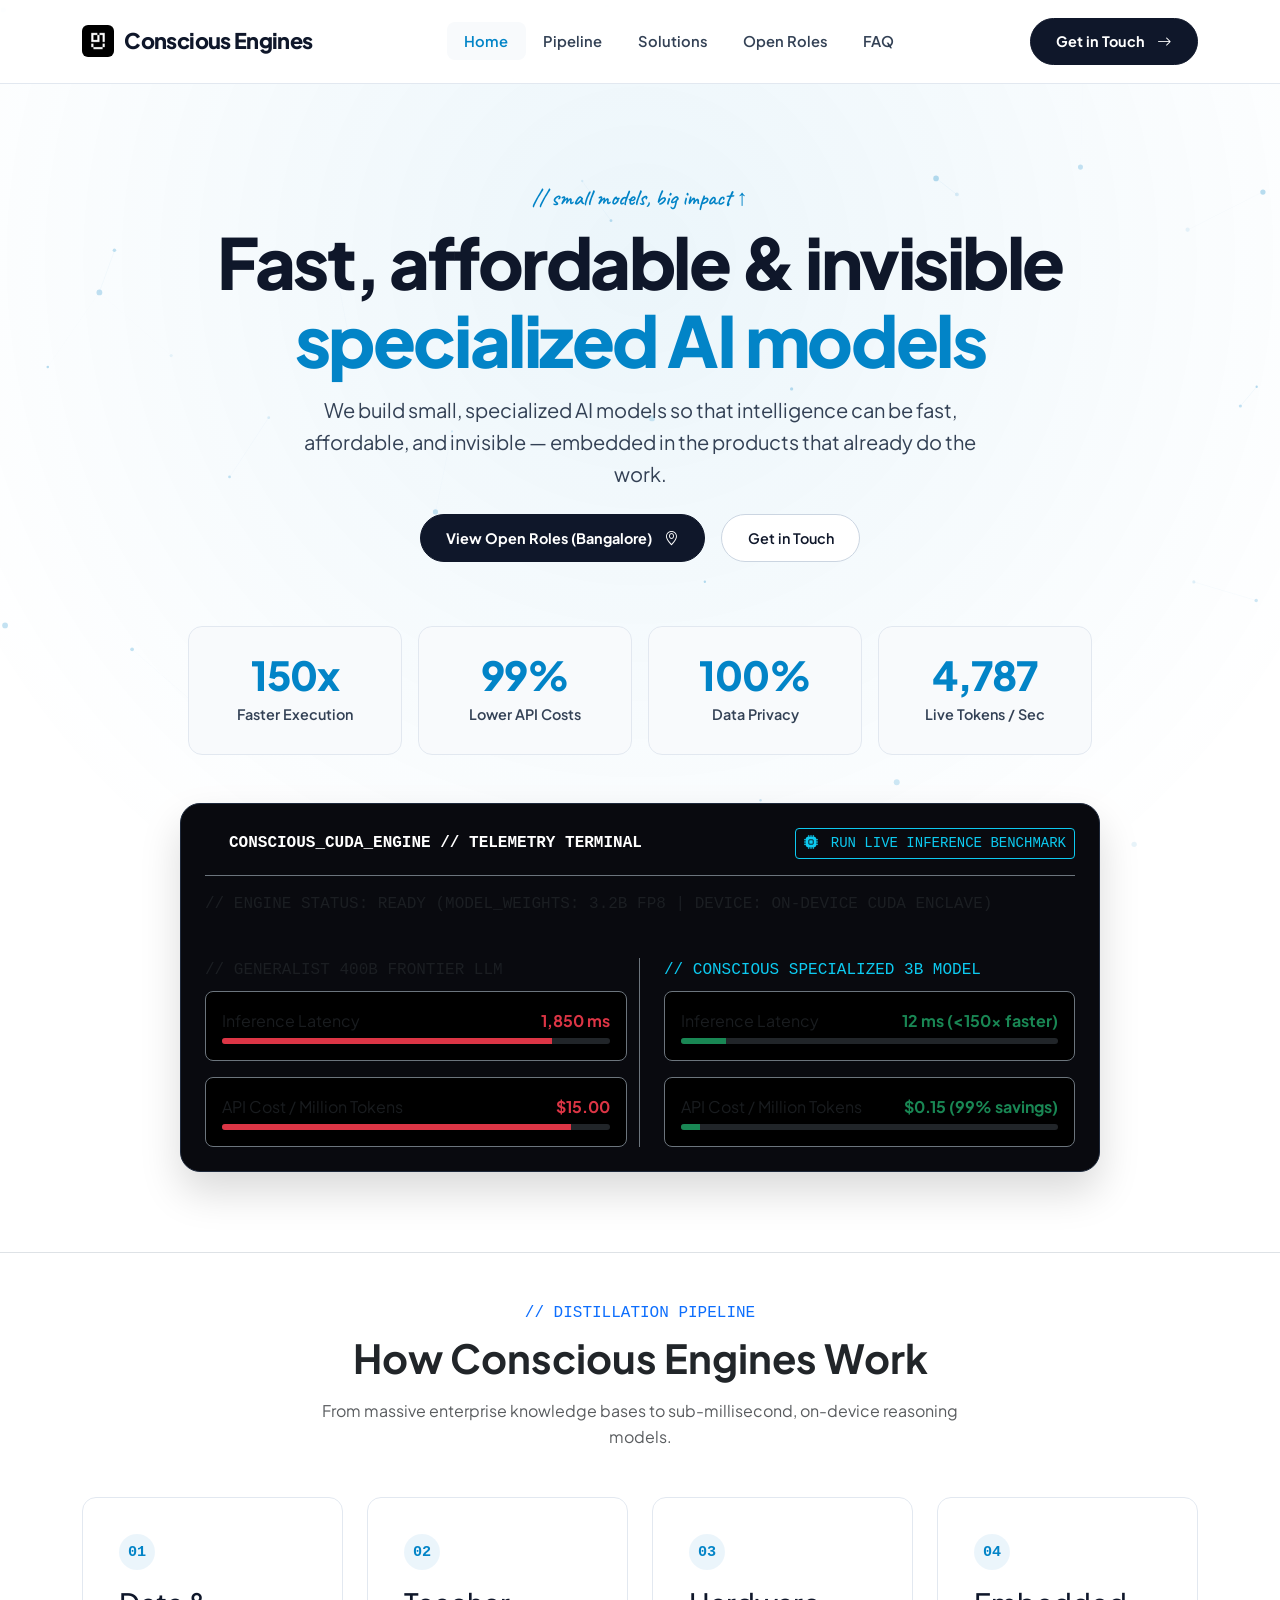
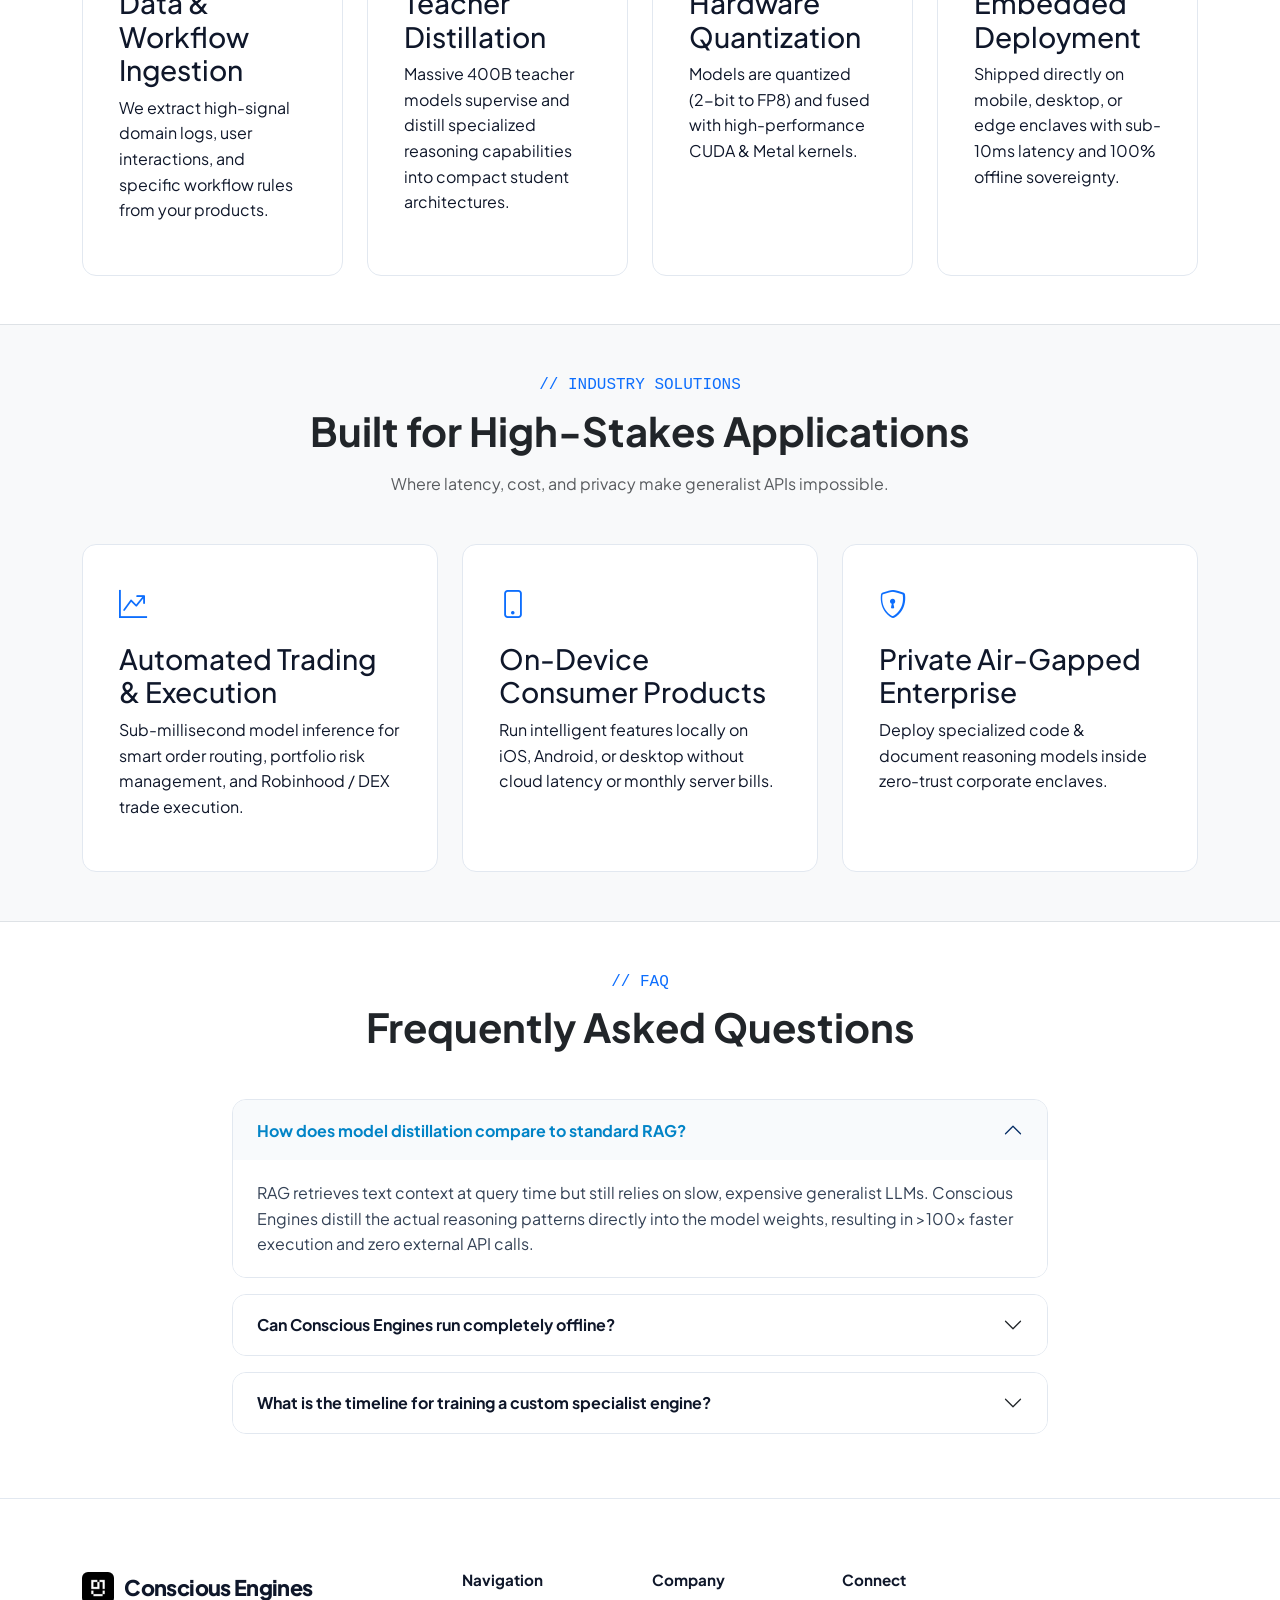
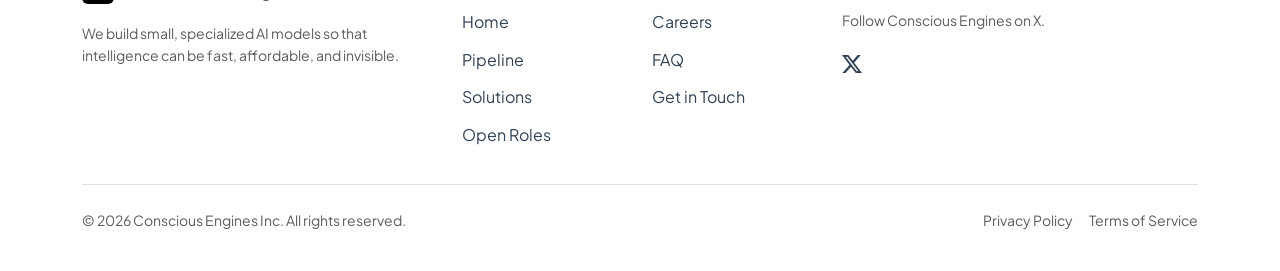
==== commit b2bf044b: "Add futuristic minimalist glowing top progress loading animation" ====
--- a/index.html
+++ b/index.html
@@ -25,6 +25,9 @@
 </head>
 
 <body>
+    <!-- Futuristic Minimalist Top Loading Progress Bar -->
+    <div id="ceTopLoader"></div>
+
     <!-- Floating Ambient Particle Canvas -->
     <canvas id="particleCanvas"></canvas>
 
--- a/styles.css
+++ b/styles.css
@@ -1,5 +1,5 @@
 /*
- * Conscious Engines — 3D, Particles, Parallax & Micro-Interactions Design System
+ * Conscious Engines — 3D, Particles, Parallax & Futuristic Minimalist Loading
  */
 
 :root {
@@ -41,18 +41,30 @@
     min-height: 100vh;
     display: flex;
     flex-direction: column;
-    opacity: 0;
-    transition: opacity 0.4s ease-in-out;
-}
-
-body.page-loaded {
-    opacity: 1;
 }
 
 main {
     flex: 1;
     position: relative;
     z-index: 10;
+}
+
+/* Futuristic Minimalist Top Loading Progress Bar */
+#ceTopLoader {
+    position: fixed;
+    top: 0;
+    left: 0;
+    width: 0%;
+    height: 3px;
+    background: linear-gradient(90deg, #0284c7, #38bdf8, #0284c7);
+    box-shadow: 0 0 10px rgba(56, 189, 248, 0.8), 0 0 20px rgba(2, 132, 199, 0.5);
+    z-index: 99999;
+    transition: width 0.4s cubic-bezier(0.16, 1, 0.3, 1), opacity 0.4s ease;
+}
+
+#ceTopLoader.loaded {
+    width: 100%;
+    opacity: 0;
 }
 
 /* Floating Ambient Particle Canvas */
